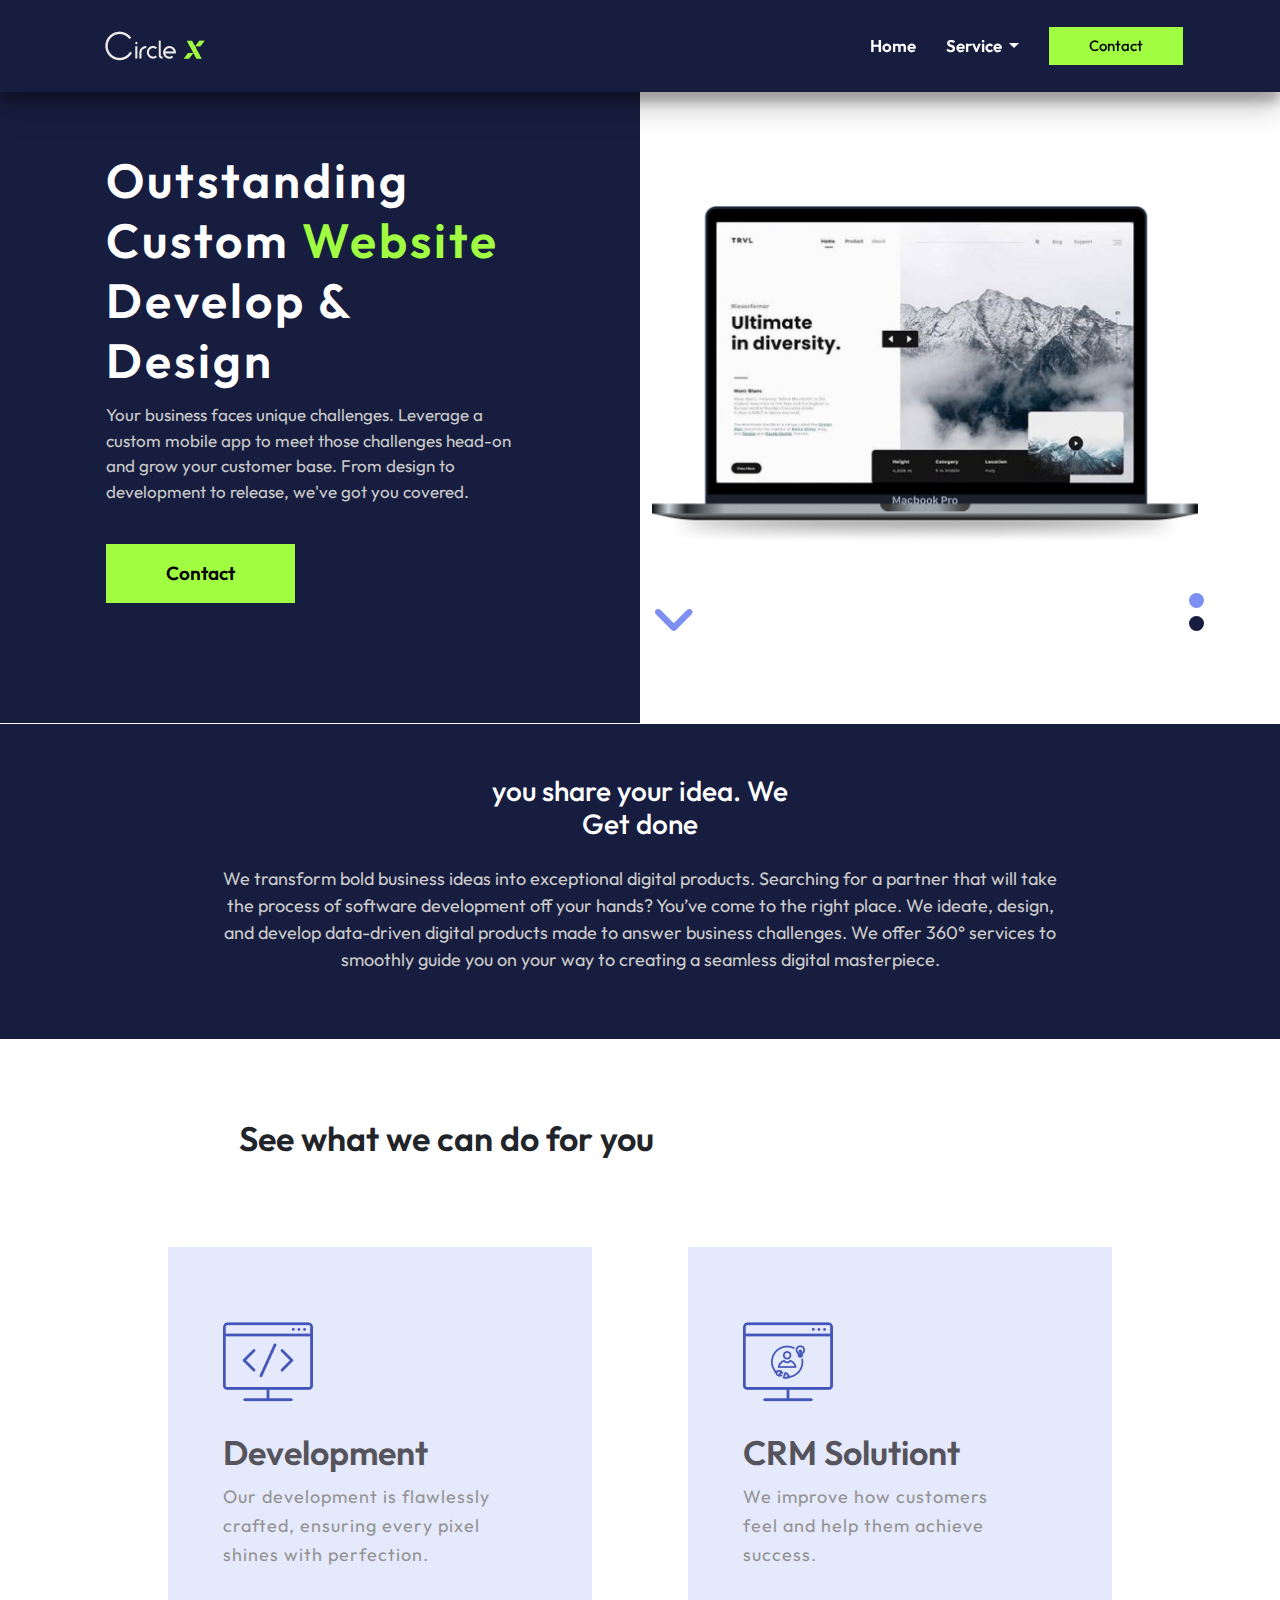
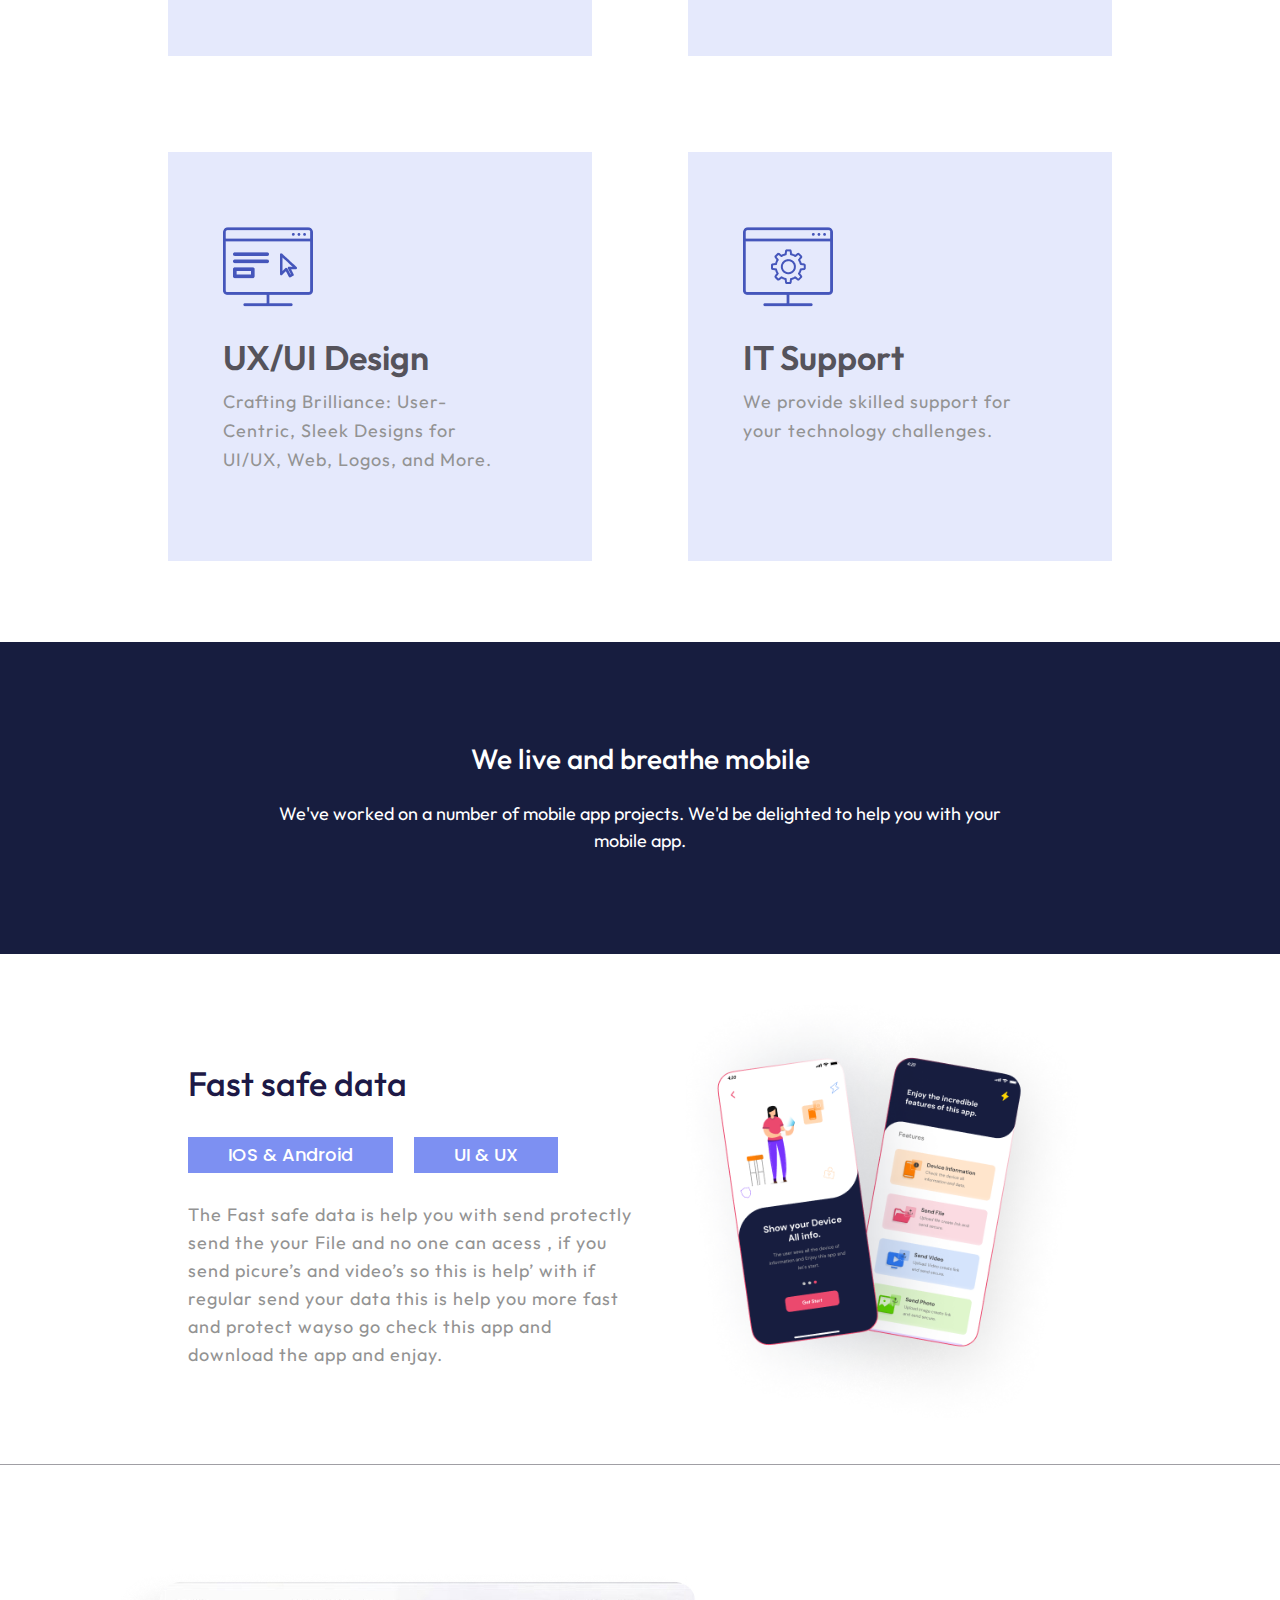
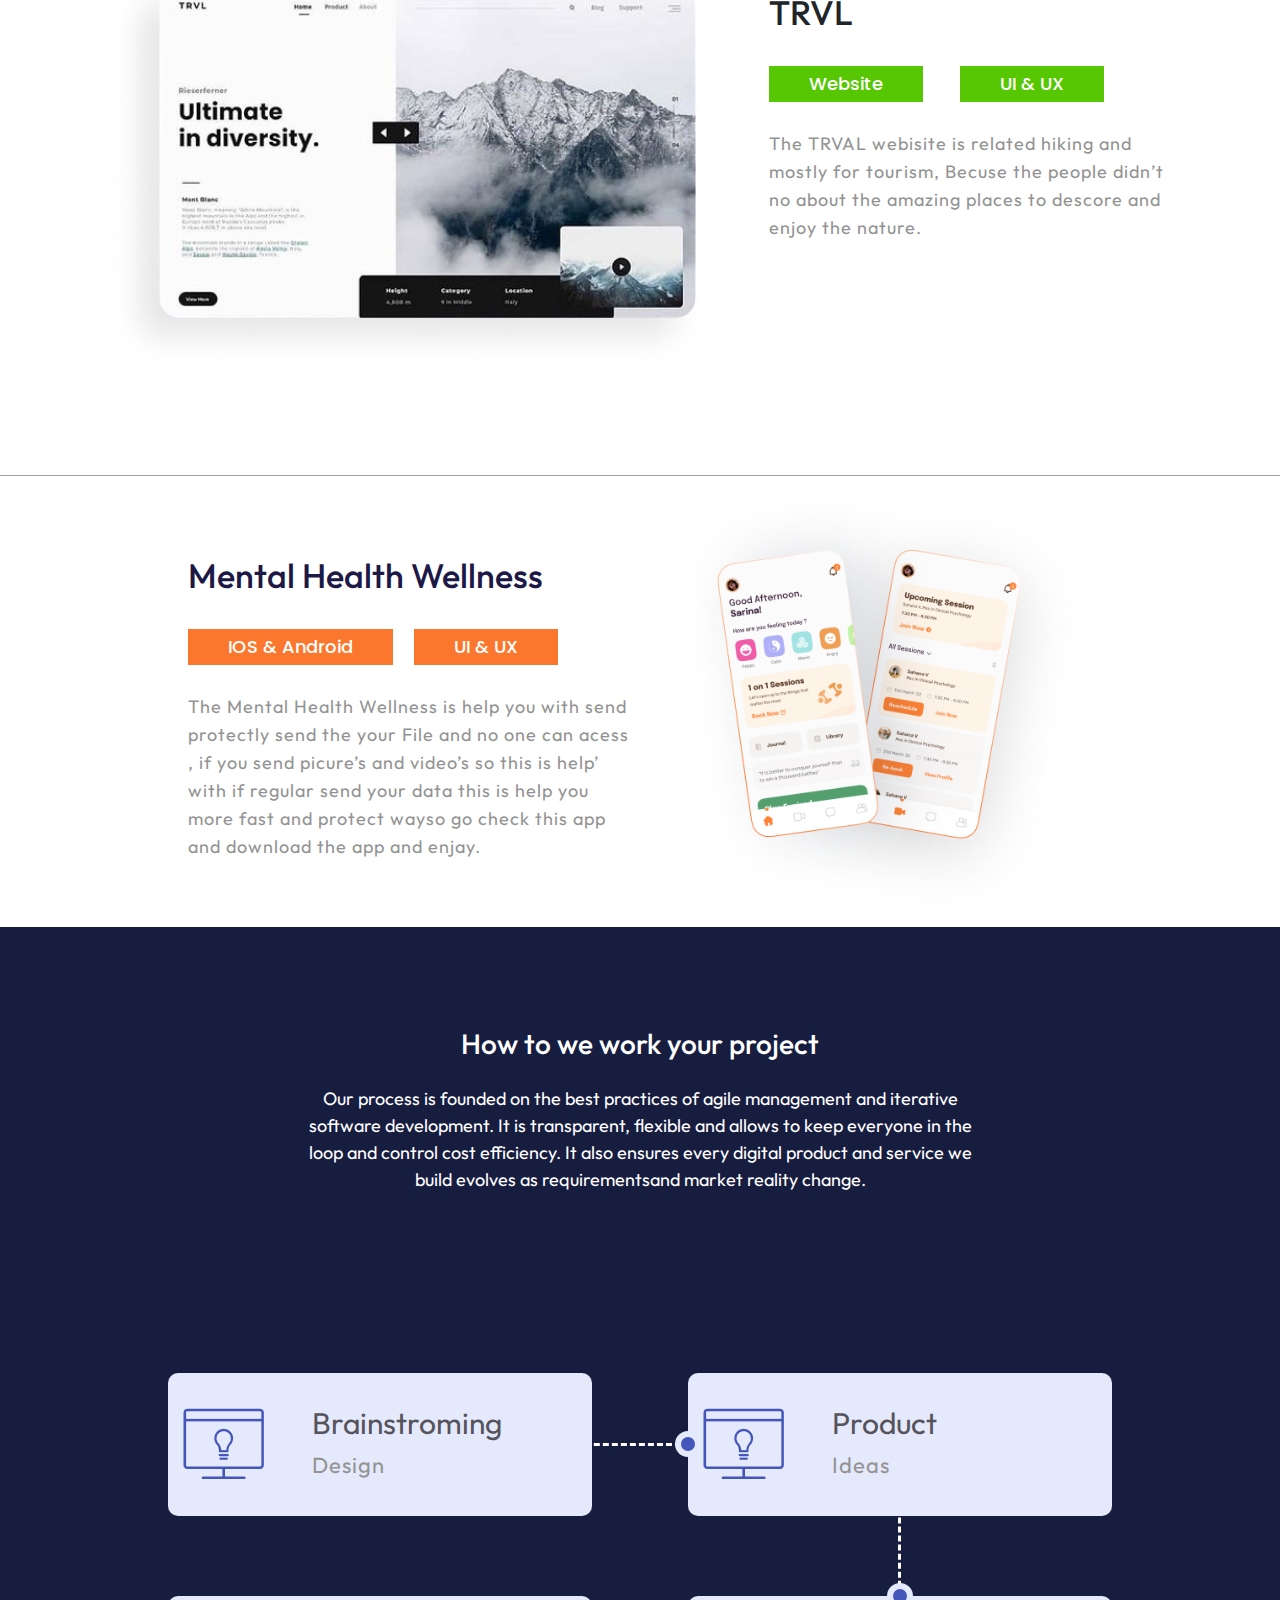
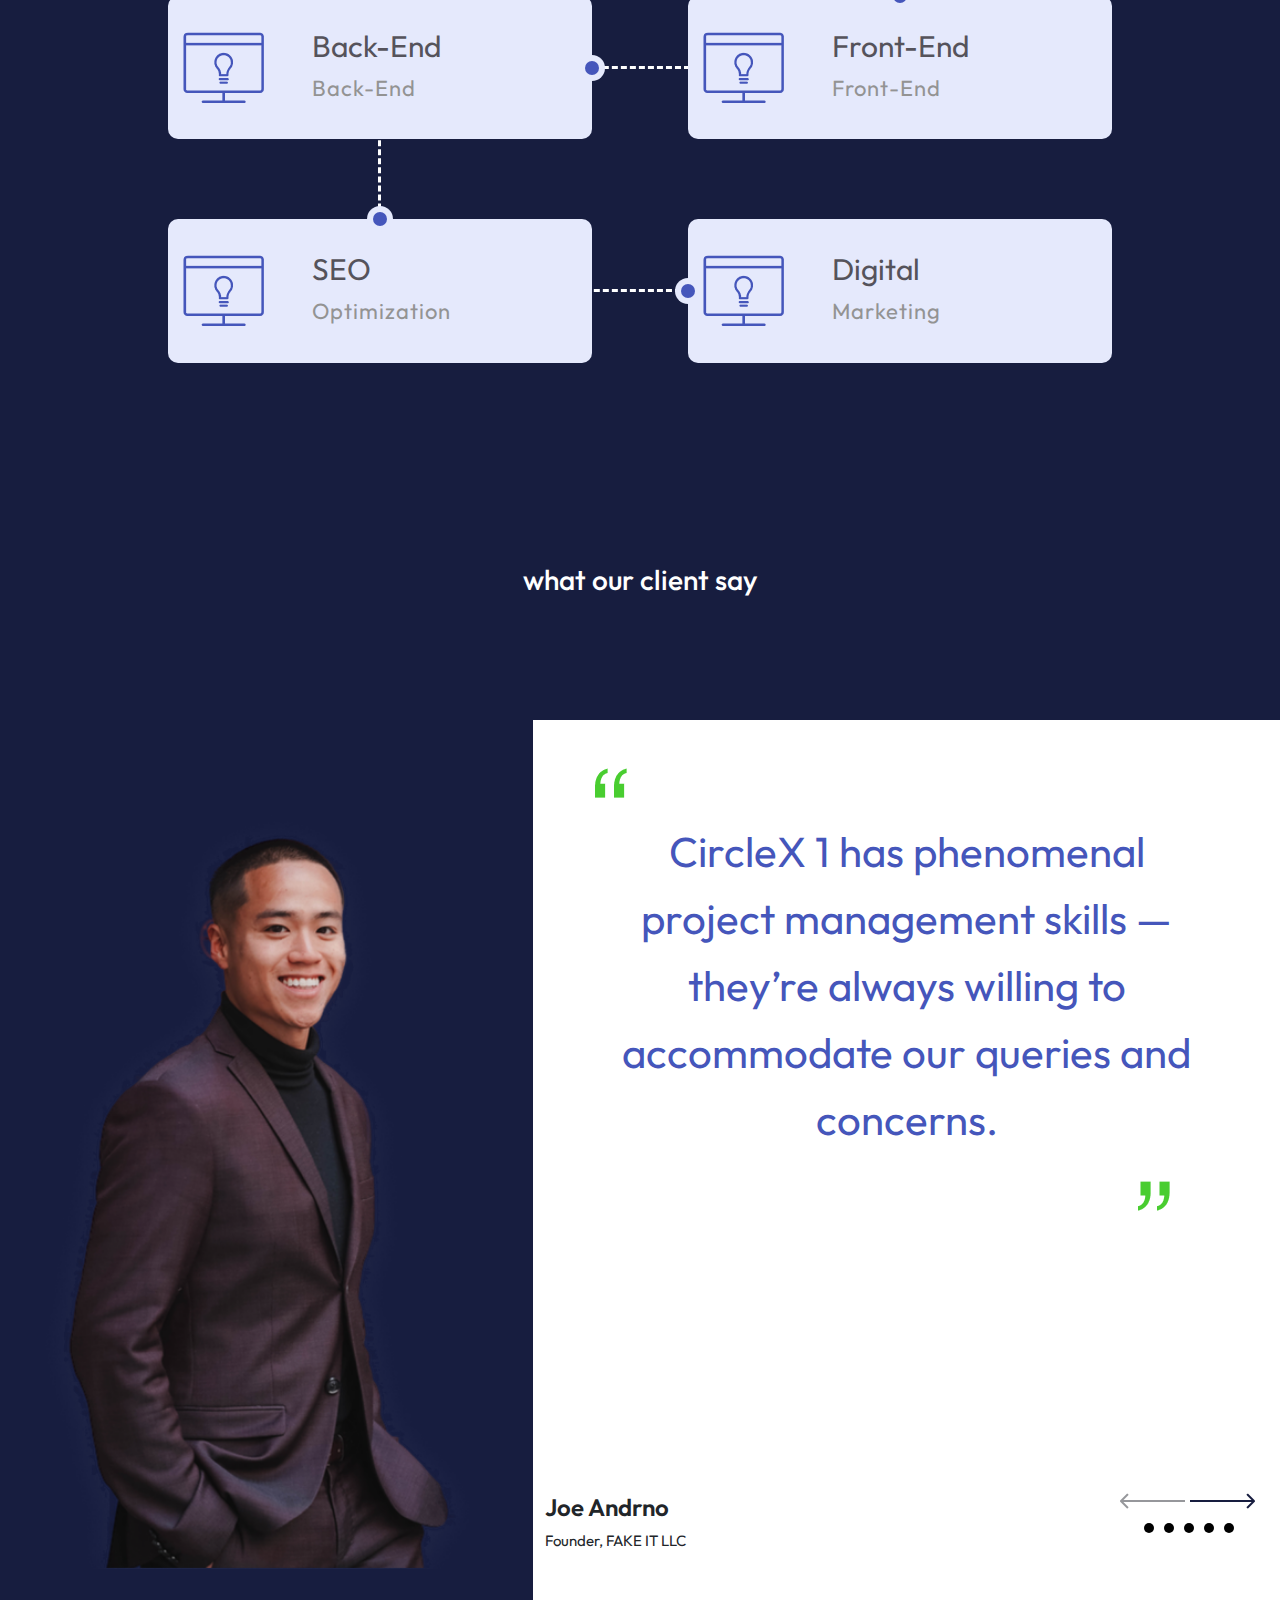
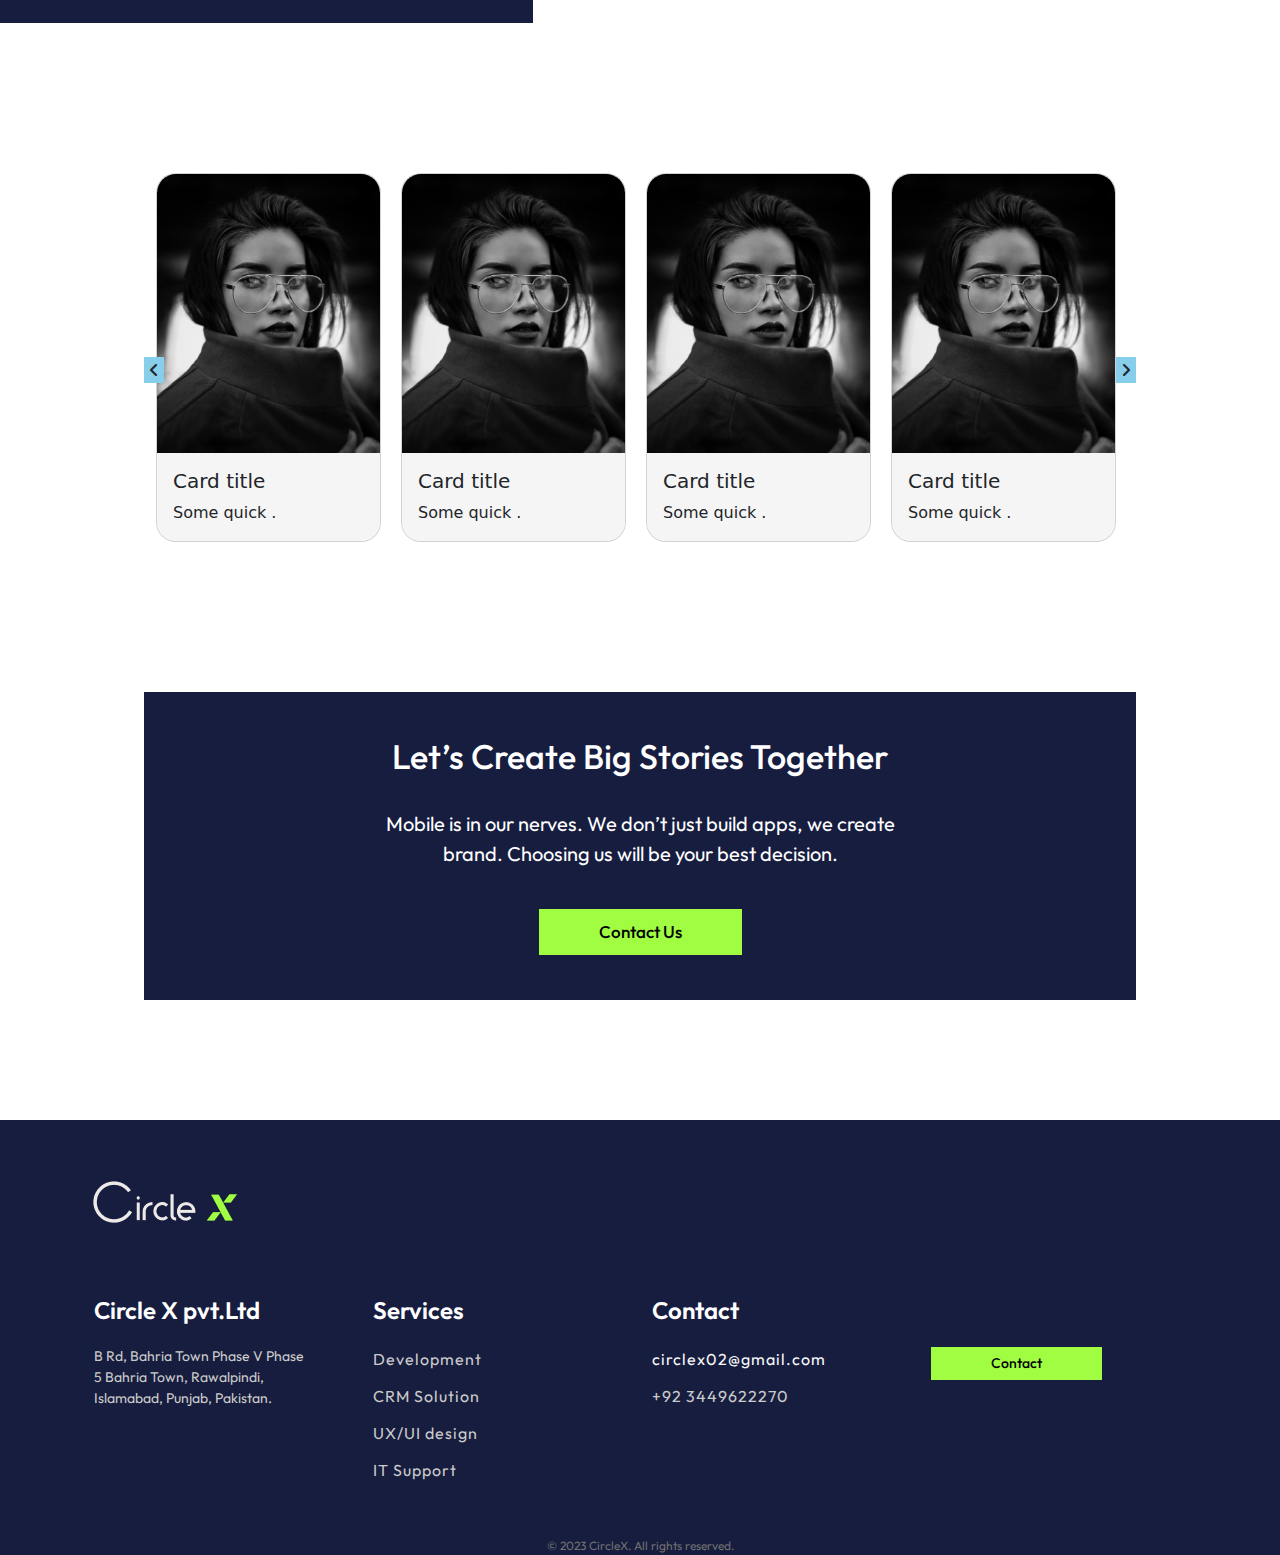
==== index.html @ 3b0a6707 "first commit" ====
<!DOCTYPE html>
<html lang="en">
    <head>
        <meta charset="UTF-8">
        <meta name="viewport" content="width=device-width, initial-scale=1.0">
        <title>circleX site</title>
        <!-- ********bootstrap********** -->
        <link rel="stylesheet" href="https://cdn.jsdelivr.net/npm/bootstrap@5.3.3/dist/css/bootstrap.min.css">
        <link rel="stylesheet" href="https://cdnjs.cloudflare.com/ajax/libs/font-awesome/6.5.1/css/all.min.css">
        <link rel="preconnect" href="https://fonts.googleapis.com">
        <link rel="preconnect" href="https://fonts.gstatic.com" crossorigin>
        <link rel="stylesheet" href="styles/style.css">
    </head>
    <body>
        <!-- ****header****** -->
        <header id="site-header">
            <nav class="navbar navbar-expand-lg bg-body-tertiary">
                <div class="container">
                    <a class="navbar-brand" href="#">
                        <img src="photo/Group 17.png" alt="">
                    </a>
                    <button
                        class="navbar-toggler text-white bg-white"
                        type="button"
                        data-bs-toggle="collapse"
                        data-bs-target="#navbarNav"
                        aria-controls="navbarNav"
                        aria-expanded="false"
                        aria-label="Toggle navigation"
                    >
                        <span class="navbar-toggler-icon"></span>
                    </button>
                    <div class="collapse navbar-collapse " id="navbarNav">
                        <ul class="navbar-nav ms-auto align-items-center">
                            <li class="nav-item">
                                <a class="nav-link active text-md-white" aria-current="page" href="#">Home</a>
                            </li>
                            <li class="nav-item dropdown">
                                <a
                                    class="nav-link dropdown-toggle"
                                    href="#"
                                    role="button"
                                    data-bs-toggle="dropdown"
                                    aria-expanded="false"
                                >
                                    Service
                                </a>
                                <ul class="dropdown-menu mt-2 color-white">
                                    <li>
                                        <a class="dropdown-item" href="#">Action</a>
                                    </li>
                                    <li>
                                        <hr class="dropdown-divider">
                                    </li>
                                    <li>
                                        <a class="dropdown-item" href="#">Another action</a>
                                    </li>
                                    <li>
                                        <hr class="dropdown-divider">
                                    </li>
                                    <li>
                                        <a class="dropdown-item" href="#">Something else here</a>
                                    </li>
                                </ul>
                            </li>
                            <li class="nav-item">
                                <a class="nav-link" href="#">
                                    <button class="Contact-button">Contact</button>
                                </a>
                            </li>
                        </ul>
                    </div>
                </div>
            </nav>
        </header>
        <!-- ***********
        HERO SECTION -->
        <!-- ************ -->
        <section id="hero" class="position-relative">
            <div class="row position-absolute w-100 h-100 top-0 left-0 z-n1">
                <div class="col-12 col-md-12 col-lg-6 bg-blue"></div>
            </div>
            <div class="container mx-auto hero-content">
                <div class="row flex-column-reverse  flex-lg-row">
                    <div class="col-12 col-md-6 col-lg-6  first-col d-flex align-items-center ">
                        <div class="h1-div ms-lg-4">
                            <h1 class="h1-size txt-lg ">
                                Outstanding Custom
                                <span class="span-1">Mobile App</span>
                                <span class="span-2 d-none">Website</span>
                                Develop & Design
                            </h1>
                            <p class="txt-small pt-xl-1">
                                Your business faces unique challenges.
                        Leverage a custom mobile app to meet those challenges 
                        head-on and grow your customer base. From design to development 
                        to release, we've got you covered.
                            </p>
                            <button class="Contact-button2 ">Contact</button>
                        </div>
                    </div>
                    <div class="col-12 col-lg-6 sec-col position-relative ">
                        <div class="slider-div ">
                            <div>
                                <img
                                    src="photo/mobiles.png"
                                    width="100%"
                                    height=""
                                    class="img-1"
                                >
                                <img src="photo/laptop.png" width="100%" class="img-2 d-none">
                            </div>
                            <div class="photo-icon d-flex justify-content-between bottom-0">
                                <i id="arrow" onclick="scrollDown()" class="fa-solid fa-angle-down icon first-icon"></i>
                                <div>
                                    <span class="sec-icon mb-2 span-blue"></span>
                                    <span class="sec-icon-2"></span>
                                </div>
                            </div>
                        </div>
                    </div>
                </div>
            </div>
        </section>
        <!-- ************
        Section 2
        *********** -->
        <section id="section-2">
            <div class="container
            -small">
                <div class=" d-flex flex-column align-items-center">
                    <h3 class="heading pb-3">
                        you share your idea. We Get done
                    </h3>
                    <p class="content txt-normal">
                        We transform bold business ideas into exceptional digital products.
                         Searching for a partner that will take the process of software development
                          off your hands? You’ve come to the right place. We ideate, design, and develop 
                          data-driven digital products made to answer business challenges. We offer 360° 
                          services to smoothly guide you on your way to creating a seamless digital masterpiece.
                    </p>
                </div>
            </div>
        </section>
        <!--*************
        Section 3
        888888888888 -->
        <section id="card-section">
            <div class="container-small">
                <h3 class="card-section-h3 text-center">See what we can do for you</h3>
                <div class="row">
                    <div class="col-12 col-lg-6 pe-lg-5 mb-5 mb-lg-5">
                        <div class="card border-0 rounded-0 w-100">
                            <img src="photo/card-1.png " class="card-img-top pb-2" alt="...">
                            <div class="card-body">
                                <h5 class="card-title">Development</h5>
                                <p class="card-text txt-normal p-0">Our development is flawlessly crafted, ensuring every pixel shines with perfection.</p>
                            </div>
                        </div>
                    </div>
                    <div class="col-12 col-lg-6 ps-lg-5 mb-5 mb-lg-5">
                        <div class="card border-0 rounded-0 w-100">
                            <img src="photo/card-2.png " class="card-img-top pb-2" alt="...">
                            <div class="card-body">
                                <h5 class="card-title">CRM Solutiont</h5>
                                <p class="card-text txt-normal p-0">We improve how customers feel and help them achieve success.</p>
                            </div>
                        </div>
                    </div>
                    <div class="col-12 col-lg-6 pe-lg-5 mb-5 mb-lg-0 mt-lg-5">
                        <div class="card border-0 rounded-0">
                            <img src="photo/card-3.png " class="card-img-top pb-2" alt="...">
                            <div class="card-body">
                                <h5 class="card-title">UX/UI Design</h5>
                                <p class="card-text txt-normal p-0">Crafting Brilliance: User-Centric, Sleek Designs for UI/UX, Web, Logos, and More.</p>
                            </div>
                        </div>
                    </div>
                    <div class="col-12 col-lg-6 ps-lg-5 mb-5 mb-lg-0 mt-lg-5">
                        <div class="card border-0 rounded-0">
                            <img src="photo/card-4.png " class="card-img-top pb-2" alt="...">
                            <div class="card-body">
                                <h5 class="card-title">IT Support</h5>
                                <p class="card-text txt-normal p-0">We provide skilled support for your technology challenges.</p>
                            </div>
                        </div>
                    </div>
                </div>
            </div>
        </section>
        <!-- *************
        Section-4
        ************* -->
        <section id="section-4">
            <div class="container-small">
                <div class=" d-flex flex-column align-items-center">
                    <h3 class="heading pb-3">
                        We live and breathe mobile
                    </h3>
                    <p class="content txt-normal m-0">
                        We've worked on a number of mobile app projects. We'd be delighted to help you with your mobile app.
                    </p>
                </div>
            </div>
        </section>
        <!-- 88888888888
        Section-5
        88888888888 -->
        <section id="section-5">
            <div class="row">
                <div class="col-12 col-md-12 col-lg-6 bg-blue"></div>
                <div class="container-small mx-auto hero-content">
                    <div class="row flex-column-reverse flex-lg-row">
                        <div class="col-12 col-md-12 col-lg-6 s5-col px-2">
                            <div class="h1-div ms-lg-4">
                                <h3 class="heading">
                                    Fast safe data
                                </h3>
                                <button class="btn me-2 my-1 my-lg-4">IOS & Android</button>
                                <button class="btn ms-4 ms-md-2">UI & UX</button>
                                <p class="content pt-4 pt-xl-1">
                                    The Fast safe data is help you with  send protectly send the your File and no one can acess , if you send picure’s and video’s so this is help’ with if regular send your data this is help you more fast and protect wayso go check this app and download the app and enjay.
                                </p>
                            </div>
                        </div>
                        <div class="col-12 col-lg-6 ">
                            <div class="slider-div">
                                <img
                                    src="photo/screens.png"
                                    width="100%"
                                    height="100%"
                                    class="img-1"
                                >
                            </div>
                        </div>
                    </div>
                </div>
            </section>
            <!-- *********
        Section-6
        ********* -->
            <section id="section-6">
                <div class="container">
                    <div class="row ">
                        <div class="col-12 col-lg-7 p-sm-0">
                            <div class="slider-div">
                                <img
                                    src="photo/image 2.jpg"
                                    width="100%"
                                    height="100%"
                                    class="img-1"
                                >
                            </div>
                        </div>
                        <div class="col-12 col-md-12 col-lg-5 pt-lg-5 s6-first-col">
                            <div class="h1-div ms-lg-4">
                                <h3 class="heading">
                                    TRVL
                                </h3>
                                <button class="btn me-2 my-1 my-lg-4">Website</button>
                                <button class="btn ms-lg-4 ms-md-2">UI & UX</button>
                                <p class="content pt-4 pt-xl-1 ">
                                    The TRVAL webisite is related hiking and mostly for tourism, Becuse the people didn’t no about the amazing places to descore and enjoy the nature.
                                </div>
                            </div>
                        </div>
                    </div>
                </section>
                <!-- 88888888888
        Section-7
        88888888888 -->
                <section id="section-7">
                    <div class="row">
                        <div class="col-12 col-md-12 col-lg-6 bg-blue"></div>
                        <div class="container-small mx-auto hero-content">
                            <div class="row flex-column-reverse flex-lg-row">
                                <div class="col-12 col-md-12 col-lg-6 s5-col px-5 px-md-2 ">
                                    <div class="ms-lg-4">
                                        <h3 class="heading">
                                            Mental Health Wellness
                                        </h3>
                                        <button class="btn me-2 my-1 my-lg-4">IOS & Android</button>
                                        <button class="btn ms-4 ms-md-2">UI & UX</button>
                                        <p class="content pt-4 pt-xl-1">
                                            The Mental Health Wellness is help you with  send protectly send the your File and no one can acess , if you send picure’s and video’s so this is help’ with if regular send your data this is help you more fast and protect wayso go check this app and download the app and enjay.
                                        </p>
                                    </div>
                                </div>
                                <div class="col-12 col-lg-6 ">
                                    <div class="slider-div">
                                        <img
                                            src="photo/orange scrn.png"
                                            width="100%"
                                            height="100%"
                                            class="img-1"
                                        >
                                    </div>
                                </div>
                            </div>
                        </div>
                    </section>
                    <!-- *************
        Section-8
        ************* -->
                    <section id="section-8">
                        <div class="container-small">
                            <div class=" d-flex flex-column align-items-center">
                                <h3 class="heading pb-3">
                                    How to we work your project
                                </h3>
                                <p class="content txt-normal m-0">
                                    Our process is founded on the best practices of agile management and iterative software development. It is transparent, flexible and allows to keep everyone in the loop and control cost efficiency. It also ensures every digital product and service we build evolves as requirementsand market reality change.
                                </p>
                            </div>
                        </div>
                        <div class="container">
                            <div class="row mini-card-row">
                                <div class="container-small position-relative">
                                    <div class="border-vertical"></div>
                                    <div class="border-vertical-2"></div>
                                    <div class="card-box">
                                        <!-- row-1 -->
                                        <div class="row position-relative" style="margin-bottom: 80px; z-index: 1; row-gap: 80px;">
                                            <div class="row-1-box position-absolute horizontal-border"></div>
                                            <div class="col-12 col-lg-6 pe-lg-5">
                                                <!-- card-1 -->
                                                <div class="card-one">
                                                    <img src="photo/minicard-1.png" class="">
                                                    <div class="ps-md-5  ps-3">
                                                        <h2 class="card-heading">Brainstroming</h2>
                                                        <h5 class="card-names">Design</h5>
                                                    </div>
                                                </div>
                                            </div>
                                            <!-- card-2 -->
                                            <div class="col-12 col-lg-6 ps-lg-5">
                                                <div class="card-one">
                                                    <img src="photo/minicard-1.png" class="">
                                                    <div class="ps-md-5 ps-3">
                                                        <h2 class="card-heading">Product</h2>
                                                        <h5 class="card-names">Ideas</h5>
                                                    </div>
                                                    <div class="circle">
                                                        <span class="dot"></span>
                                                    </div>
                                                </div>
                                            </div>
                                        </div>
                                        <!-- row-2 -->
                                        <div class="row position-relative" style="margin-bottom: 80px; z-index: 1; row-gap: 80px;">
                                            <div class="row-1-box position-absolute horizontal-border"></div>
                                            <!-- card-3 -->
                                            <div class=" col-12 col-lg-6 pe-lg-5">
                                                <div class="card-one">
                                                    <img src="photo/minicard-1.png" class="">
                                                    <div class="ps-md-5 ps-3">
                                                        <h2 class="card-heading">Back-End</h2>
                                                        <h5 class="card-names">Back-End</h5>
                                                    </div>
                                                    <div class="circle-3">
                                                        <span class="dot-3"></span>
                                                    </div>
                                                </div>
                                            </div>
                                            <!-- card-4 -->
                                            <div class="col-12 col-lg-6 ps-lg-5">
                                                <div class="card-one">
                                                    <img src="photo/minicard-1.png" class="">
                                                    <div class="ps-md-5 ps-3">
                                                        <h2 class="card-heading">Front-End</h2>
                                                        <h5 class="card-names">Front-End</h5>
                                                    </div>
                                                    <div class="circle-2">
                                                        <span class="dot-2"></span>
                                                    </div>
                                                </div>
                                            </div>
                                        </div>
                                        <!-- row-3 -->
                                        <div class="row position-relative" style="z-index: 1;row-gap: 80px;">
                                            <div class="row-1-box position-absolute horizontal-border"></div>
                                            <!-- card-5 -->
                                            <div class="col-12 col-lg-6 pe-lg-5">
                                                <div class="card-one">
                                                    <img src="photo/minicard-1.png" class="">
                                                    <div class="ps-md-5 ps-3">
                                                        <h2 class="card-heading">SEO</h2>
                                                        <h5 class="card-names">Optimization</h5>
                                                    </div>
                                                    <div class="circle-4">
                                                        <span class="dot-4"></span>
                                                    </div>
                                                </div>
                                            </div>
                                            <!-- card-6 -->
                                            <div class="col-12 col-lg-6 ps-lg-5 position-relative">
                                                <div class="card-one">
                                                    <img src="photo/minicard-1.png" class="">
                                                    <div class="ps-md-5 ps-3">
                                                        <h2 class="card-heading">Digital</h2>
                                                        <h5 class="card-names">Marketing</h5>
                                                    </div>
                                                    <div class="circle">
                                                        <span class="dot"></span>
                                                    </div>
                                                </div>
                                            </div>
                                        </div>
                                    </div>
                                </div>
                            </div>
                        </div>
                    </section>
                    <!-- *************
        Section-9
        ************* -->
                    <section id="section-9">
                        <div class="container-small">
                            <div class=" d-flex flex-column align-items-center">
                                <h3 class="heading pb-3">
                                    what our client say
                                </h3>
                            </div>
                        </div>
                    </section>
                    <!-- *************
        Section-10
        ************* -->
                    <section id="section-10" class="position-relative pt-5 ">
                        <div class="row position-absolute w-100 h-100 top-0 left-0 z-n1">
                            <div class="col-12 col-md-6 col-lg-5 bg-blue h-100"></div>
                            <div class="col-12 col-md-6 col-lg-7 "></div>
                        </div>
                        <div class="container-fluaid mx-auto">
                            <div class="rows">
                                <!-- row-1 -->
                                <div class="row d-none">
                                    <div class="col-12 col-md-6 col-lg-5 text-center d-flex overflow-hidden">
                                        <img src="photo/zahir-namane-hwc7eIQiTCE-unsplash 1.png" width="100%" class="client-img mt-auto mx-auto">
                                    </div>
                                    <div class="col-12 col-md-6 col-lg-7 sec-col ">
                                        <div class="slider-div">
                                            <img src="photo/left-quotes.png" alt="">
                                            <h2 class="text-center text">CircleX 1 has phenomenal project management skills — they’re always willing to accommodate our queries and concerns.</h2>
                                            <img src="photo/right-quotes.png" class="float-end pe-lg-5">
                                        </div>
                                        <div class="slider-tools">
                                            <div class="d-flex  flex-column">
                                                <h4>Joe Andrno</h4>
                                                <p>Founder, FAKE IT LLC</p>
                                            </div>
                                            <!-- <div class="text-center">
                                                <div>
                                                    <img src="photo/arrow left.png" class="left-arrow ">
                                                    <img src="photo/arrow right.png" class="right-arrow">
                                                </div>
                                                <div class="spans text-center">
                                                    <span></span>
                                                    <span></span>
                                                    <span></span>
                                                    <span></span>
                                                    <span></span>
                                                </div>
                                            </div> -->
                                        </div>
                                    </div>
                                </div>
                                <div class="row d-none">
                                    <div class="col-12 col-md-6 col-lg-5 text-center d-flex overflow-hidden">
                                        <img src="photo/zahir-namane-hwc7eIQiTCE-unsplash 1.png" width="100%" class="client-img mt-auto mx-auto">
                                    </div>
                                    <div class="col-12 col-md-6 col-lg-7 sec-col ">
                                        <div class="slider-div">
                                            <img src="photo/left-quotes.png" alt="">
                                            <h2 class="text-center text">CircleX 2 has phenomenal project management skills — they’re always willing to accommodate our queries and concerns.</h2>
                                            <img src="photo/right-quotes.png" class="float-end pe-lg-5">
                                        </div>
                                        <div class="slider-tools">
                                            <div class="d-flex  flex-column">
                                                <h4>Joe Andrno</h4>
                                                <p>Founder, FAKE IT LLC</p>
                                            </div>
                                            <!-- <div class="text-center">
                                                <div>
                                                    <img src="photo/arrow left.png" class="left-arrow ">
                                                    <img src="photo/arrow right.png" class="right-arrow">
                                                </div>
                                                <div class="spans text-center">
                                                    <span></span>
                                                    <span></span>
                                                    <span></span>
                                                    <span></span>
                                                    <span></span>
                                                </div>
                                            </div> -->
                                        </div>
                                    </div>
                                </div>
                                <!-- row-2 -->
                                <div class="row d-none">
                                    <div class="col-12 col-md-6 col-lg-5 text-center d-flex overflow-hidden">
                                        <img src="photo/zahir-namane-hwc7eIQiTCE-unsplash 1.png" width="100%" class="client-img mt-auto mx-auto">
                                    </div>
                                    <div class="col-12 col-md-6 col-lg-7 sec-col ">
                                        <div class="slider-div">
                                            <img src="photo/left-quotes.png" alt="">
                                            <h2 class="text-center text">CircleX 3 has phenomenal project management skills — they’re always willing to accommodate our queries and concerns.</h2>
                                            <img src="photo/right-quotes.png" class="float-end pe-lg-5">
                                        </div>
                                        <div class="slider-tools">
                                            <div class="d-flex flex-column">
                                                <h4>Joe Andrno</h4>
                                                <p>Founder, FAKE IT LLC</p>
                                            </div>
                                       
                                        </div>
                                    </div>
                                </div>
                               
                            </div>
                            <div class="text-end arrow-margin">
                                <div>
                                    <img src="photo/arrow left.png" class="left-arrow ">
                                    <img src="photo/arrow right.png" class="right-arrow">
                                </div>
                                <div class="spans me-2 me-md-3">
                                    <span></span>
                                    <span></span>
                                    <span></span>
                                    <span></span>
                                    <span></span>
                                </div>
                            </div>
                        </div>
                    </section>
    <!--*************
Section-11
*************-->
                    <secttion id="section-11" class="d-block">
                        <div class="container-small  position-relative d-flex justify-content-center">
                            <div class="arrows-div">
                                <i class="fa-solid fa-angle-left  slider-left-arrow"></i>
                                <i class="fa-solid fa-angle-right slider-right-arrow"></i>
                            </div>
                            <div class="avatar-card">
                                <div class="slider">
                                    <div class="card">
                                        <img src="photo/alimarel-hpZ6NCRLe1A-unsplash.jpg" class="card-img-top" alt="...">
                                        <div class="card-body ">
                                            <h5 class="card-title">Card title</h5>
                                            <p class="card-text">Some quick .</p>
                                        </div>
                                    </div>
                                    <div class="card">
                                        <img src="photo/alimarel-hpZ6NCRLe1A-unsplash.jpg" class="card-img-top" alt="...">
                                        <div class="card-body ">
                                            <h5 class="card-title">Card title</h5>
                                            <p class="card-text">Some quick .</p>
                                        </div>
                                    </div>
                                    <div class="card">
                                        <img src="photo/alimarel-hpZ6NCRLe1A-unsplash.jpg" class="card-img-top" alt="...">
                                        <div class="card-body ">
                                            <h5 class="card-title">Card title</h5>
                                            <p class="card-text">Some quick .</p>
                                        </div>
                                    </div>
                                    <div class="card">
                                        <img src="photo/alimarel-hpZ6NCRLe1A-unsplash.jpg" class="card-img-top" alt="...">
                                        <div class="card-body ">
                                            <h5 class="card-title">Card title</h5>
                                            <p class="card-text">Some quick .</p>
                                        </div>
                                    </div>
                                    <div class="card">
                                        <img src="photo/alimarel-hpZ6NCRLe1A-unsplash.jpg" class="card-img-top" alt="...">
                                        <div class="card-body ">
                                            <h5 class="card-title">Card title</h5>
                                            <p class="card-text">Some quick .</p>
                                        </div>
                                    </div>
                                    <div class="card">
                                        <img src="photo/alimarel-hpZ6NCRLe1A-unsplash.jpg" class="card-img-top" alt="...">
                                        <div class="card-body ">
                                            <h5 class="card-title">Card title</h5>
                                            <p class="card-text">Some quick .</p>
                                        </div>
                                    </div>
                                </div>
                            </div>
                        </div>
                    </secttion>
        <!-- *************
        Section-12
        ************* -->
                    <section id="section-12">
                        <div class="contact-container s12-color">
                            <div class="s12-content">
                                <div class="dev-width">
                                    <h2 class="h2">
                                        Let’s Create Big Stories Together
                                    </h2>
                                    <p class="p py-4">Mobile is in our nerves. We don’t just build apps, we create brand. Choosing us will be your best decision.</p>
                                    <button class="Contact-button">Contact Us</button>
                                </div>
                            </div>
                        </div>
                    </section>
                    <!-- **************
                       FOOTER
                    **************    -->
                    <footer id="footer">
                        <div class="container">
                            <div class="footer-logo">
                                <img src="photo/footer-logo.png" alt="">
                            </div>
                            <div class="row py-5">
                                <div class="col-sm-12 col-md-6 col-lg-3 pe-5">
                                    <h4 class="py-3">Circle X pvt.Ltd</h4>
                                    <p class="pe-2">B Rd, Bahria Town Phase V Phase 5 Bahria Town, Rawalpindi, Islamabad, Punjab, Pakistan.</p>
                                </div>
                                <div class="col-sm-12 col-md-6 col-lg-3">
                                    <h4 class="py-3">Services</h4>
                                    <div>
                                        <span class="pt-0">Development</span>
                                        <br>
                                        <span>CRM Solution</span>
                                        <br>
                                        <span>UX/UI design</span>
                                        <br>
                                        <span>IT Support</span>
                                    </div>
                                </div>
                                <div class="col-sm-12 col-md-6 col-lg-3">
                                    <h4 class="py-3">Contact</h4>
                                    <div>
                                        <span class="pt-0 contact-span text-light">circlex02@gmail.com</span>
                                        <br>
                                        <span>+92 3449622270</span>
                                        <br>
                                    </div>
                                </div>
                                <div class="col-sm-12 col-md-6 col-lg-3 pt-md-5 ">
                                    <button class="Contact-button mt-3">Contact</button>
                                </div>
                            </div>
                            <div class="copy-write text-center">
                                <p class="copy-p">© 2023 CircleX. All rights reserved.</p>
                            </div>
                        </footer>
                        <script src="https://cdn.jsdelivr.net/npm/bootstrap@5.3.3/dist/js/bootstrap.bundle.min.js"></script>
                        <script src="script/scrrpt.js"></script>
                    </body>
                </html>
---- styles/style.css ----
@import url("typograpy.css");

@import url('global.css');



* {
    box-sizing: border-box;
    padding: 0;
}

.container-small {
    max-width: 992px;
    padding-inline: 12px;
    margin: 0 auto;
}

.contact-container {
    max-width: 992px;
    padding-inline: 12px;
    margin: 0 auto;
}

.row {
    padding: 0;
    margin: 0;
}

#site-header {
    position: fixed;
    z-index: 9;
    padding: 15px 0;
    width: 100%;
}

.navbar {
    background-color: transparent !important;
}

#site-header a {
    color: white;
    font-size: 17px;
    font-weight: 600;
    padding: 0 15px;

}

.header .links {
    font-size: 17px;
    font-weight: 700;
}

.links-ul {
    color: #171D3F;
}

.navbar-logo {
    display: flex;
    justify-content: center;
    text-align: center;
}

#site-header .Contact-button {
    padding: 8px 40px;
    background-color: #A0FD41;
    border: none;
    font-weight: 500;
    font-size: 15px;

}

.navbar-toggler {
    color: white !important;
}
.color-white a{
    color: #171d3f!important;;
}

/* ****************
   Navbar End
**************** */
.r-100 {
    height: 70vh;
}

#hero .row-2 {
    position: absolute;
}

#hero .bg-blue {
    background-color: #171D3F;
    z-index: 9;
}

.span-blue {
    background-color: #171D3F !important;
}

#hero .hero-content {
    padding: 150px 0 80px 0;
}

.img-1,
.img-2 {
    height: 450px;
    object-fit: scale-down;
}

.img-1,
.img-2,
.span-1,
.span-2,
.sec-icon,
.sec-icon-2 {
    animation-name: animate;
    animation-play-state: running;
    animation-timing-function: linear;
    animation-duration: .3s;
}

@keyframes animate {
    0% {
        opacity: 0;
    }

    100% {
        opacity: 1;
    }
}

#hero .h1-div {
    max-width: 76%;
    /* text-align: cente; */
    font-size: 50px !important;
}

.h1-size {
    font-size: clamp(20px, 8vw, 48px);
    font-weight: 500;
}

.h1-div span {
    color: #A0FD41;
}

.Contact-button2 {
    padding: 15px 60px;
    background-color: #A0FD41;
    border: none;
    font-weight: 500;
    font-size: 19px;
    margin-top: 60px;
}

#site-header {
    background-color: #171D3F;
    box-shadow: rgba(0, 0, 0, 0.25) 0px 14px 28px, rgba(0, 0, 0, 0.22) 0px 10px 10px;
}

#site-header .header-color a {
    color: white;
}

.dropdown-menu a {
    color: black;
}



#hero .photo-icon {
    position: absolute;
    width: 95%;
}

#hero .first-icon {
    font-size: 50px;
    color: #7D90F2;
}

#hero .sec-icon {
    width: 15px;
    height: 15px;
    background-color: #7D90F2;
    display: block;
    border-radius: 50%;
    margin-right: -10px;
}

#hero .sec-icon-2 {
    width: 15px;
    height: 15px;
    background-color: #7D90F2;
    display: block;
    border-radius: 50%;
    margin-right: -10px;
}

/* *************
SECTION 2
888888888888 */
#section-2 {
    border-top: 1px solid white;
    background-color: #171D3F;
    color: white;
    padding: 50px 0;
    text-align: center;

}

#section-2 .heading {
    max-width: 28%;
    font-size: clamp(24px, 5vw, 28px) !important;

}

#section-2 .content {
    max-width: 77%;
    color: #CBCBCB;
}

/* **************
Section 3
****888888888 */
#card-section {
    padding: 80px 0;
}

#card-section .row {}

.card-section-h3 {
    font-weight: 600;
    padding-bottom: 80px;
}

#card-section .card {
    padding: 75px 85px 65px 55px;
    background-color: #E5E9FC;
    width: 100%;
    height: 100%;
}

#card-section .card-body {
    padding: 22px 0;
}

#card-section .card-title {
    font-size: clamp(22px, 5vw, 34px);
    font-family: var(--body);
    color: #55535B;
    font-weight: 600;
    line-height: 42px;
}

#card-section .card-text {
    font-size: clamp(14px, 5vw, 18px);
    color: #939393;
    font-weight: 400;
    padding: 0;
    line-height: 29px;
    letter-spacing: 1px;
}

.card-img-top {
    width: 90px;
}

/* <!-- *************
Section-4
************* --> */
#section-4 {
    border-top: 1px solid white;
    background-color: #171D3F;
    color: white;
    text-align: center;
    padding: 100px 0;
}

#section-4 .heading {
    width: 40%;
    font-size: clamp(24px, 5vw, 28px);

}

#section-4 .content {
    max-width: 77%;
    font-size: clamp(14px, 5vw, 18px);
}

/* <!-- 88888888888
Section-5
88888888888 --> */
#section-5 {
    padding: 30px;

}

#section-5 .s5-col {}

#section-5 .btn {
    padding: 4px 40px;
    background-color: #7D90F2;
    border-radius: 0;
    border: none;
    font-family: var(--btns);
    font-weight: 500;
    font-size: clamp(12px, 5vw, 18px);
    color: white;
    line-height: 28px;

}

#section-5 .heading {
    font-size: clamp(25px, 5vw, 34px);
    font-family: var(--body);
    color: #1D1946;
    padding-top: 80px;
}

#section-5 .content {
    font-family: var(--body);
    font-weight: 400;
    font-size: clamp(14px, 5vw, 18px);
    color: #939393;
    letter-spacing: 1px;
    line-height: 28px;
}

/* <!-- *********
        Section-6
        ********* --> */
#section-6 {
    padding: 80px 0;
    border-top: .3px solid #55535b8e;
    border-bottom: .1px solid #55535b8e;

}

.s6-first-col {}

#section-6 .btn {
    padding: 4px 40px;
    background-color: #57C603;
    border-radius: 0;
    border: none;
    font-family: var(--btns);
    font-weight: 500;
    font-size: clamp(10px, 4vw, 18px);
    color: white;
    line-height: 28px;

}

#section-6 .content {
    font-family: var(--body);
    font-weight: 400;
    font-size: clamp(14px, 5vw, 18px);
    color: #939393;
    letter-spacing: 1px;
    line-height: 28px;
}

/* <!-- 88888888888
Section-7
88888888888 --> */
#section-5 {
    padding: 30px;

}

#section-7 .btn {
    padding: 4px 40px;
    background-color: #FC772E;
    border-radius: 0;
    border: none;
    font-family: var(--btns);
    font-weight: 500;
    font-size: clamp(12px, 5vw, 18px);
    color: white;
    line-height: 28px;

}

#section-7 .heading {
    font-size: clamp(25px, 5vw, 34px);
    font-family: var(--body);
    color: #1D1946;
    padding-top: 80px;
}

#section-7 .content {
    font-family: var(--body);
    font-weight: 400;
    font-size: clamp(14px, 5vw, 18px);
    color: #939393;
    letter-spacing: 1px;
    line-height: 28px;

}

/* *************
Section-8
************* */
#section-8 {
    border-top: 1px solid white;
    background-color: #171D3F;
    color: white;
    text-align: center;
    padding: 100px 0;
}

#section-8 .heading {
    width: 40%;
    font-size: clamp(24px, 5vw, 28px);

}

#section-8 .content {
    max-width: 70%;
    font-size: clamp(14px, 5vw, 18px);
}

#section-8 .mini-card-row {
    margin-top: 180px;
}

#section-8 .cards-container {
    position: relative;
}

#section-8 .border-vertical {
    width: calc(50% + 2rem);
    height: 50%;
    border-right: dashed 3px white;
    position: absolute;
    left: 49.7%;
    top: 0px;
    transform: translateX(-50%);
}

#section-8 .border-vertical-2 {
    width: 50%;
    height: 50%;
    border-left: dashed 3px white;
    position: absolute;
    left: 48.6%;
    bottom: 0;
    transform: translateX(-50%);
}

#section-8 .horizontal-border {
    border-top: dashed 3px white;
    top: 70px;
    width: 50%;
    text-align: center;
    z-index: -1;
    left: 50px;

}

#section-8 .card-one {
    display: flex;
    align-items: center;
    padding: 30px 15px;
    background-color: #E5E9FC;
    border-radius: 10px;
    position: relative;
}

.card-one .card-heading {
    font-family: var(--body);
    font-size: clamp(20px, 4vw, 30px);
    line-height: 41px;
    font-weight: 400;
    color: #55535B;
    text-align: start;
}

.card-one .card-names {
    font-family: var(--body);
    font-weight: 400;
    font-size: clamp(16px, 4vw, 22px);
    letter-spacing: 1px;
    color: #939393;
    text-align: start;
}

#section-8 .circle {
    width: 26px;
    height: 26px;
    border-radius: 50%;
    background-color: #E5E9FC;
    position: absolute;
    padding: 6px;
    left: -13px;
    top: 50%;
    transform: translateY(-50%);
    display: flex;
    align-items: center;
    justify-content: center;
}

#section-8 .circle .dot {
    width: 100%;
    height: 100%;
    display: inline-block;
    border-radius: 50%;
    background-color: #4556BB;
    position: relative;

}


#section-8 .circle-2 {
    width: 26px;
    height: 26px;
    border-radius: 50%;
    background-color: #E5E9FC;
    position: absolute;
    padding: 6px;
    right: 50%;
    top: -13px;
    transform: translateX(50%);
    display: flex;
    align-items: center;
    justify-content: center;
}

#section-8 .dot-2 {
    width: 100%;
    height: 100%;
    display: inline-block;
    border-radius: 50%;
    background-color: #4556BB;
    position: relative;

}

#section-8 .circle-3 {
    width: 26px;
    height: 26px;
    border-radius: 50%;
    background-color: #E5E9FC;
    position: absolute;
    padding: 6px;
    right: -13px;
    top: 50%;
    transform: translateY(-50%);
    display: flex;
    align-items: center;
    justify-content: center;
}

#section-8 .dot-3 {
    width: 100%;
    height: 100%;
    display: inline-block;
    border-radius: 50%;
    background-color: #4556BB;
    position: relative;

}

#section-8 .circle-4 {
    width: 26px;
    height: 26px;
    border-radius: 50%;
    background-color: #E5E9FC;
    position: absolute;
    padding: 6px;
    left: 50%;
    top: -13px;
    transform: translateX(-50%);
    display: flex;
    align-items: center;
    justify-content: center;
}

#section-8 .dot-4 {
    width: 100%;
    height: 100%;
    display: inline-block;
    border-radius: 50%;
    background-color: #4556BB;
    position: relative;

}

#section-8 .circle-6 {
    width: 26px;
    height: 26px;
    border-radius: 50%;
    background-color: #E5E9FC;
    position: absolute;
    padding: 6px;
    right: 51%;
    top: -13px;
    transform: translateX(50%);
    display: flex;
    align-items: center;
    justify-content: center;
}

#section-8 .dot-6 {
    width: 100%;
    height: 100%;
    display: inline-block;
    border-radius: 50%;
    background-color: #4556BB;
    position: relative;

}

/* <!-- *************
        Section-9
        ************* --> */
#section-9 {
    background-color: #171D3F;
    color: white;
    text-align: center;
    padding: 100px 0;
}

#section-9 .heading {
    width: 40%;
    font-size: clamp(24px, 5vw, 28px);
}

/* <!-- *************
Section-10
************* --> */
#section-10 .bg-blue {
    background-color: #171D3F;
    z-index: 9;
}

#section-10 .text {
    font-size: clamp(29px, 5vw, 42px);
    line-height: 67px;
    font-weight: 400;
    font-family: var(--body);
    color: #4556BB;
    padding: 20px 10px;
}



#section-10 .slider-tools {
    /* margin-top: 80px; */
    display: flex;
    align-items: center;
    justify-content: space-between;
}

#section-10 h4 {
    font-family: var(--body);
    font-weight: 600;
    font-size: clamp(14px, 5vw, 24px);
}

#section-10 p {
    font-family: var(--body);
    font-weight: 400;
    font-size: 15px;
}

#section-10 .slider-div {
    padding: 0px 50px;

}

#section-10 .spans {
    display: flex;
    align-items: center;
    justify-content: end;
    padding-left: 5px;
}

#section-10 .spans span {
    display: block;
    margin: 10px 5px;
    width: 10px;
    height: 10px;
    background-color: black;
    border-radius: 50%;
}

#section-10 .arrow-margin {
    transform: translateY(-80px);
    margin-right: 25px;
    background-color: transparent;
}

/* *************
Section-11
************* */
#section-11 {
    padding: 150px 0;
}

.arrows-div {
    width: 100%;
    position: absolute;
    display: flex;
    justify-content: space-between;
    top: 50%;
    z-index: 1;
}

.arrows-div i {
    background-color: skyblue;
    padding: 5px;
}

.slider-left-arrow {
    left: 0;
}

.slider-right-arrow {
    right: 5px;
}

.slider {
    display: flex;
    column-gap: 20px;
    transition: all .4s ease-in-out;
}

#section-11 .avatar-card {
    overflow: hidden;
}

#section-11 .card {
    min-width: 225px;
    border-radius: 20px;
    overflow: hidden;
}

#section-11 .card-img-top {
    width: 100%;
}


#section-11 .card-body {
    background-color: whitesmoke;
}

/**************
Section-12
**************/
#section-12 .s12-content {
    width: 100%;
    background-color: #171D3F;
    margin-bottom: 120px;
    text-align: center;
    display: flex;
    align-items: center;
    flex-direction: column;
    justify-content: center;

}

#section-12 .s12-color {
    background-color: #171D3F;
}

#section-12 .Contact-button {
    padding: 10px 60px;
    background-color: #A0FD41;
    border: none;
    font-weight: 500;
    font-size: clamp(12px, 4vw, 17px);
}

#section-12 h2 {
    color: white;
    font-family: var(--body);
    font-size: clamp(25px, 4vw, 34px);
}

#section-12 p {
    color: white;
    font-family: var(--body);
    font-size: clamp(14px, 4vw, 20px);
}

#section-12 .dev-width {
    width: 530px;
    padding: 45px 0;
}

/* **************
FOOTER
************* */
#footer {
    padding: 50px 0 0px 0;
    background-color: #171D3F;

}

#footer .footer-logo {}

#footer h4 {
    color: white;
    font-size: clamp(18px, 8vw, 24px);
    font-family: var(--body);
    line-height: 23px;
    font-weight: 600;
}

#footer p {
    color: #CBCBCB;
    font-size: clamp(10px, 4vw, 14px);
    font-family: var(--body);
}

#footer span {
    padding: 5px 0;
    color: #CBCBCB;
    font-size: clamp(12px, 5vw, 16px);
    font-family: var(--body);
    line-height: 27px;
    letter-spacing: 1px;
    font-weight: 400;
    display: inline-block;
}

#footer .Contact-button {
    padding: 6px 60px;
    background-color: #A0FD41;
    border: none;
    font-weight: 500;
    font-size: clamp(10px, 4vw, 14px);
}

.copy-write .copy-p {
    font-family: var(--body);
    font-size: clamp(8px, 4vw, 12px) !important;
    color: #717171 !important;
    padding: 0;
    margin: 0;

}

/* _____________________________________________________________________
_____________________________________________________________________
       ---------------page NO 2-----------------------
______________________________________________________________________
______________________________________________________________________ */







/* ++++++++++++++
Hero-Section
+++++++++++++ */
.r-100 {
    height: 70vh;
}

#hero-2 .row-2 {
    position: absolute;
}

#hero-2 .custom-height {
    height: 135%;
}

#hero-2 .bg-blue {
    background-color: #171D3F;
    z-index: 9;
}

.span-blue {
    background-color: #171D3F !important;
}

#hero-2 .hero-content {
    padding: 150px 0 80px 0;
}


#hero-2 .h1-div {
    max-width: 76%;
    /* text-align: cente; */
    font-size: 50px !important;
}

.h1-size {
    font-size: clamp(23px, 5vw, 48px);
    font-weight: 600;
    line-height: 60px;
    letter-spacing: 3px;

}

.h1-div span {
    color: #A0FD41;
}

.Contact-button2 {
    padding: 15px 60px;
    background-color: #A0FD41;
    border: none;
    font-weight: 600;
    font-size: 19px;
    margin: 40px 0;
}

#site-header-2 {
    background-color: #171D3F;
    box-shadow: rgba(0, 0, 0, 0.25) 0px 14px 28px, rgba(0, 0, 0, 0.22) 0px 10px 10px;

}

.header-color a {
    color: white;
}

.dropdown-menu a {
    color: black;
}




#hero-2 .sec-icon {
    width: 15px;
    height: 15px;
    background-color: #7D90F2;
    display: block;
    border-radius: 50%;
    margin-right: -10px;
}

#hero-2 .sec-icon-2 {
    width: 15px;
    height: 15px;
    background-color: #7D90F2;
    display: block;
    border-radius: 50%;
    margin-right: -10px;
}

#arrow-2 {
    color: #57C603;
    font-size: 70px;

}


/* +++++++++++++
p2-SECTION 2
++++++++++++ */
#p2-section-2 {
    border-top: 1px solid white;
    background-color: #171D3F;
    color: white;
    padding: 100px 0;
    text-align: center;

}

#p2-section-2 .heading {
    color: white;
    max-width: 58%;
    font-size: clamp(20px, 4vw, 28px) !important;

}

#p2-section-2 .content {
    max-width: 60%;
    color: #CBCBCB;
}

/* +++++++++++++
p2-SECTION 3
++++++++++++ */
#p2-section-3 {
    border-top: 1px solid white;
    color: white;
    padding: 50px 0;
    text-align: center;

}

#p2-section-3 .heading {
    max-width: 50%;
    color: #171D3F;
    font-size: clamp(20px, 4vw, 34px) !important;
    font-weight: 600;

}

#p2-section-3 .content {
    max-width: 60%;
    color: #939393;
    font-size: clamp(10px, 5vw, 18px);
}

/*++++++++++++
p2-Section-4
++++++++++++++*/
#card-section-2 {
    padding: 80px 0;
}


.card-section-h3 {
    font-weight: 600;
    padding-bottom: 80px;
    width: 60%;
}

#card-section-2 .card {
    padding: 44px 60px 10px 50px;
    background-color: #E5E9FC;
    width: 100%;
    height: 100%;
}

#card-section-2 .card-body {
    padding: 22px 0;
}

#card-section-2 .card-title {
    font-size: clamp(22px, 5vw, 34px);
    font-family: var(--body);
    color: #55535B;
    font-weight: 600;
    line-height: 42px;
}

#card-section-2 .card-text {
    font-size: clamp(14px, 5vw, 18px);
    color: #939393;
    font-weight: 400;
    padding: 0;
    line-height: 29px;
    letter-spacing: 1px;
}

.card-img-top {
    width: 90px;
}

/*+++++++++++++
p2-section-5
+++++++++++++*/

#p2-section-5 {
    font-family: var(--body);
    font-weight: 600;
    line-height: 36px;
    font-size: clamp(12px, 5vw, 28px);
    padding: 120px 0;
}

#p2-section-5 .photo-ul li {
    padding: 6px 0;
    list-style-type: none;
}

#p2-section-5 .languges-names li {
    padding: 8px;
    font-family: var(--body);
    font-weight: 400;
    font-size: clamp(12px, 5vw, 20px);
}

/* _____________________________________________________________________
_____________________________________________________________________
       ---------------page NO 3-----------------------
______________________________________________________________________
______________________________________________________________________ */

/* +++++++++++++
 p-3 Section-2
++++++++++++++ */
.p3-section-2 {
    border-top: 1px solid white;
    color: white;
    padding: 80px 0 !important;
    text-align: center;

}

.l-spacing {
    letter-spacing: 1px;
}

.content-1 {
    max-width: 100%;
    color: #939393;
    font-size: clamp(10px, 5vw, 18px);
}

.div-width{
    max-width: 75%;
}

.pss-5{
    padding-left: 120px!important;
    padding-right: 70px!important;
}
.pxx-5{
    padding: 0 50px;
}
.ptt-5{
    padding-top: 80px!important;
}
.pttt-5{
    padding-top: 120px!important;
}



/* form */
input[type=text] {
    font-family: var(--body);
    color:#939393;
    width: 100%;
    padding: 12px 20px 12px 5px;
    margin: 8px 0;
    box-sizing: border-box;
    border: none;
    border-bottom: 2px solid #939393;
  }
textarea[type=text] {
    font-family: var(--body);
    color:#939393;
    width: 100%;
    padding: 12px 20px;
    margin: 8px 0;
    box-sizing: border-box;
    border: none;
    border-bottom: 2px solid #CBCBCB;
  }




/* 888888888888888888888888888888888
Media Quries
********************************* */
@media only screen and (min-width: 1440px) {
    #section-10 .slider-div {
        margin-top: 100px;
    }
}

#section-10 .slider-tools {
    margin-top: 320px;
}

#hero-2 .h1-div {
    max-width: 76%;
    /* text-align: cente; */
    font-size: 50px !important;
}

#hero-2 .custom-height {
    min-height: 100%;
}

@media only screen and (max-width: 1023px) {
    .container-small {
        max-width: 600px;
    }

    .Contact-button2 {
        padding: 10px 30px;
        font-size: 14px;
    }

    .first-col {
        margin-top: 50px;
    }

    #section-2 .heading {
        max-width: 50%;
    }

    #hero .sec-icon {
        margin-right: 0;
    }

    .h1-size {
        margin-top: 60px;
        width: 100%;
    }

    .card-img-top {
        width: 60px;
    }

    #card-section-2 .card-img-top {
        width: 60px;
    }

    #card-section .card,
    #card-section-2 .card {
        padding: 55px 75px;
    }



    #section-5 .heading {
        padding-top: 0;
    }

    #hero .h1-div {
        max-width: 90%;
    }

    #section-4 .heading {
        width: 80%;
    }

    .s6-first-col {
        padding: 0 70px;
    }

    #section-6 .btn {
        padding: 1px 20px;
    }

    #seciton-8 .horizontal-border {
        display: none;
    }

    #section-8 .border-vertical-2 {
        display: none;
    }

    #section-8 .border-vertical {
        width: 50%;
        height: 100%;
        position: absolute;
        left: 23.8%;
        top: 0px;
        transform: translateX(-50%);
    }

    .card-one img {
        width: 70px
    }

    #section-8 .circle,
    #section-8 .circle-2,
    #section-8 .circle-3,
    #section-8 .circle-4,
    #section-8 .circle-6 {
        top: 0;
        left: 46%;
        transform: translateY(-50%);

    }

    #section-9 {
        padding-bottom: 0;
    }

    #section-9 .heading {
        width: 90%;
    }

    #section-10 .slider-div {
        padding: 100px 15px;
    }

    #section-10 .text {
        line-height: 35px;
    }

    #section-10 .slider-tools {
        margin-top: 100px;
        background-color: white;
        padding: 10px 20px;
        margin-bottom: 30px;
    }

    #section-10 .arrow-margin {
        transform: translateY(-112px);
    }

    /* 
    #section-10 .img-col {
        background-color:#171D3F ;
    } */
    #section-10 .clinet-img {
        padding: 50px 0;
    }

    /* #section-11 .avatar-card{
        flex-direction: column;
    } */
    #section-11 .card {
        min-width: 250px;
        margin-top: 10px;
    }
    /* .pss-5{
        padding-left:40px!important;
        padding-right: 40px!important;
    } */
    .div-width{
        max-width: 100%;
    }


    /* _____________________________________________________________________
_____________________________________________________________________
       ---------------page NO 2-----------------------
______________________________________________________________________
______________________________________________________________________ */
    #hero-2 .hero-content {
        padding: 50px 0 80px 0;
    } 
    #hero-2 .hero-content-2{
        padding: 20px 0 80px 0;
    }


    #hero-2 .h1-div {
        max-width: 91%;
    }

    #hero-2 .h1-size {
        line-height: 45px;
    }

    #hero-2 .custom-height {
        height: 161%;
    }
}

/* _____________________________________________________________________
_____________________________________________________________________
       ---------------page NO 3-----------------------
______________________________________________________________________
______________________________________________________________________ */


/* Mobil secrn */
@media only screen and (max-width: 676px) {

    .first-col {
        margin-top: 50px;
    }

    #section-2 .heading {
        max-width: 50%;
    }

    #section-2 .heading {
        max-width: 70%;
    }

    #card-section .card,
    #card-section-2 .card {
        padding: 20px 35px;
    }

    .card-section-h3 {
        padding-bottom: 20px;
    }

    #section-6 .btn {
        padding: 1px 20px;
    }

    .s6-first-col {
        padding: 0 38px;
    }

    #section-8 .circle,
    #section-8 .circle-2,
    #section-8 .circle-3,
    #section-8 .circle-4,
    #section-8 .circle-6 {
        top: 0;
        left: 43%;
        transform: translateY(-50%);

    }

    #section-8 .heading {
        width: 100%;
    }

    #section-8 .content {
        width: 100%;
    }

    .left-arrow {
        width: 15%;
    }

    .right-arrow {
        width: 15%;
        color: white;
    }

    #section-10 .spans span {
        width: 7px;
        height: 7px;
    }

    #secion-10 .spans {
        margin-left: 10px;
    }

    #section-12 .dev-width {
        width: 258px;
        padding: 45px 0;
    }

    #section-12 .contact-container {
        max-width: 320px;
    }
    .navbar-toggler{
        font-size: 15px;
    }

    /* _____________________________________________________________________
_____________________________________________________________________
       ---------------page NO 2-----------------------
______________________________________________________________________
______________________________________________________________________ */


    #hero-2 .h1-size {
        margin-top: 80px;
        line-height: 30px;
    }

    #hero-2 .custom-height {
        height: 180%;
    }


    /* _____________________________________________________________________
_____________________________________________________________________
              ---------------page NO 3-----------------------
______________________________________________________________________
______________________________________________________________________ */
    .pss-5{
        padding-left:40px!important;
        padding-right: 20px!important;
    }

}
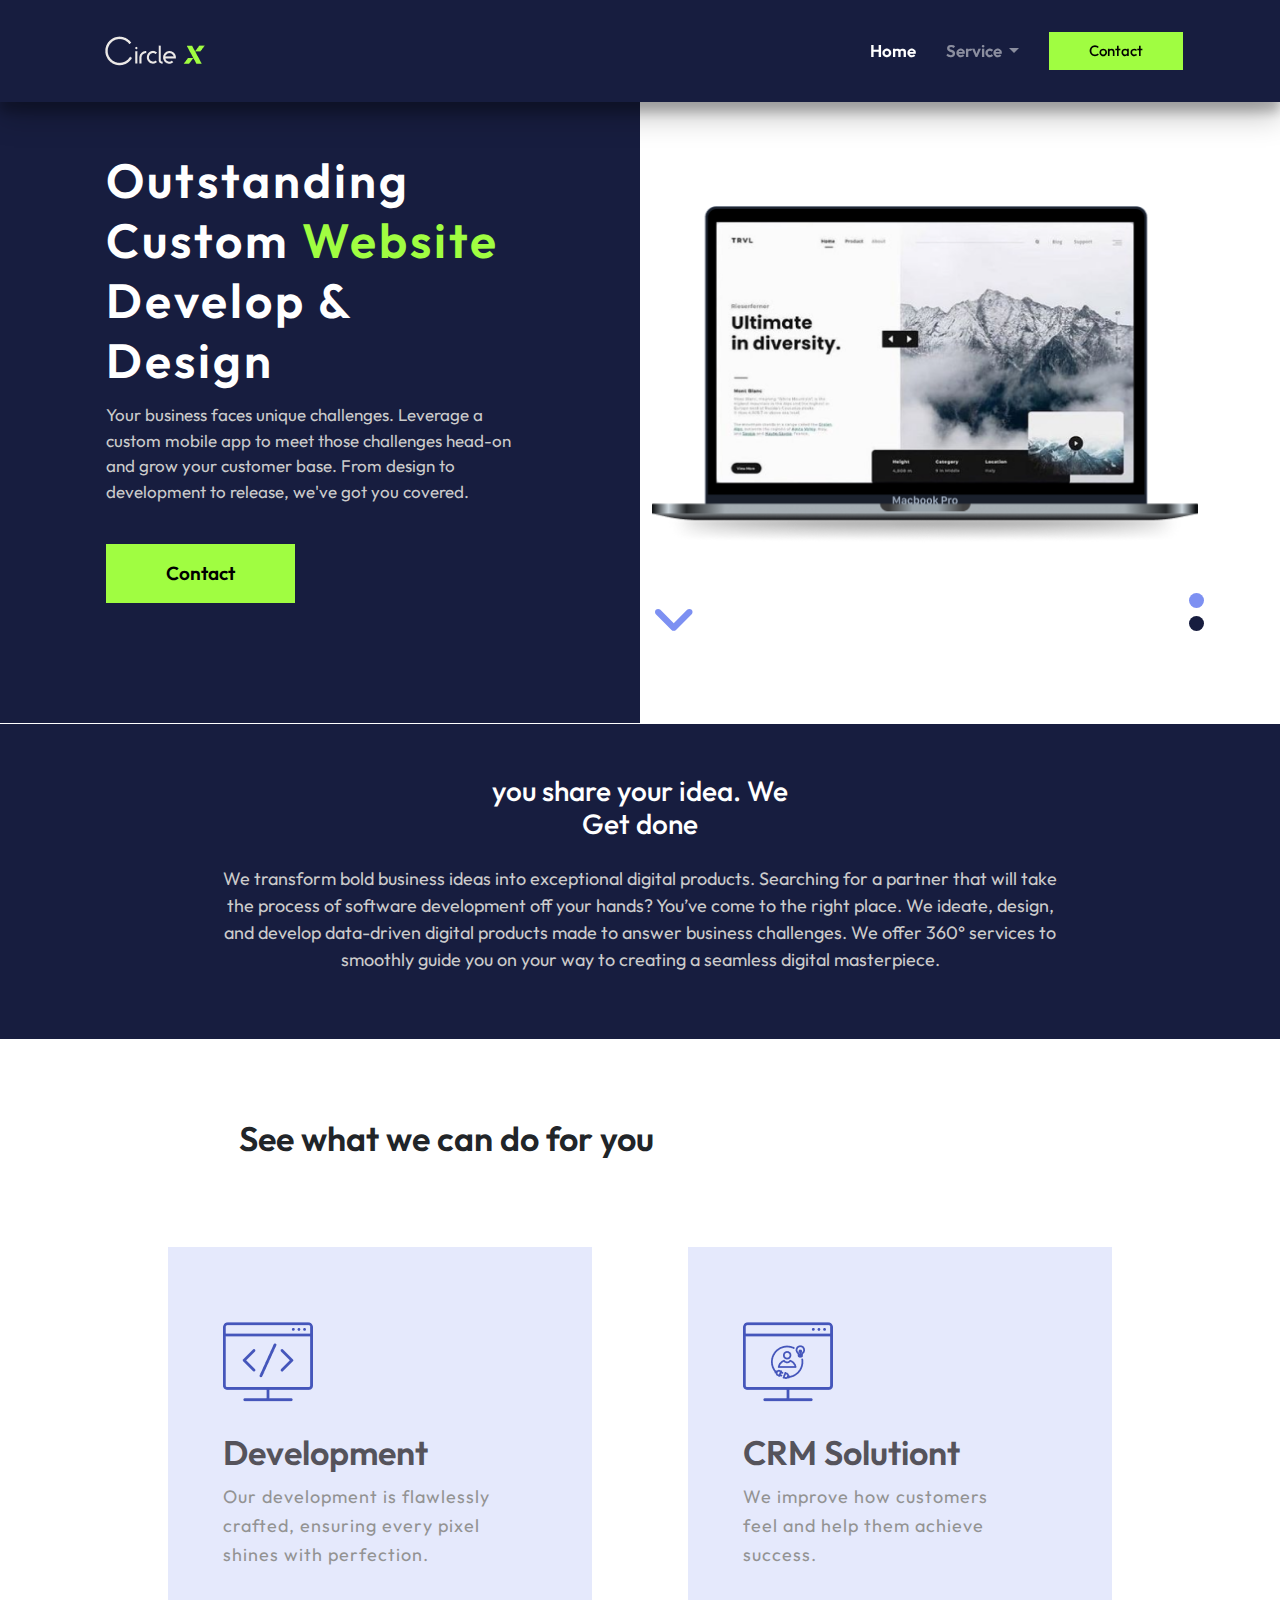
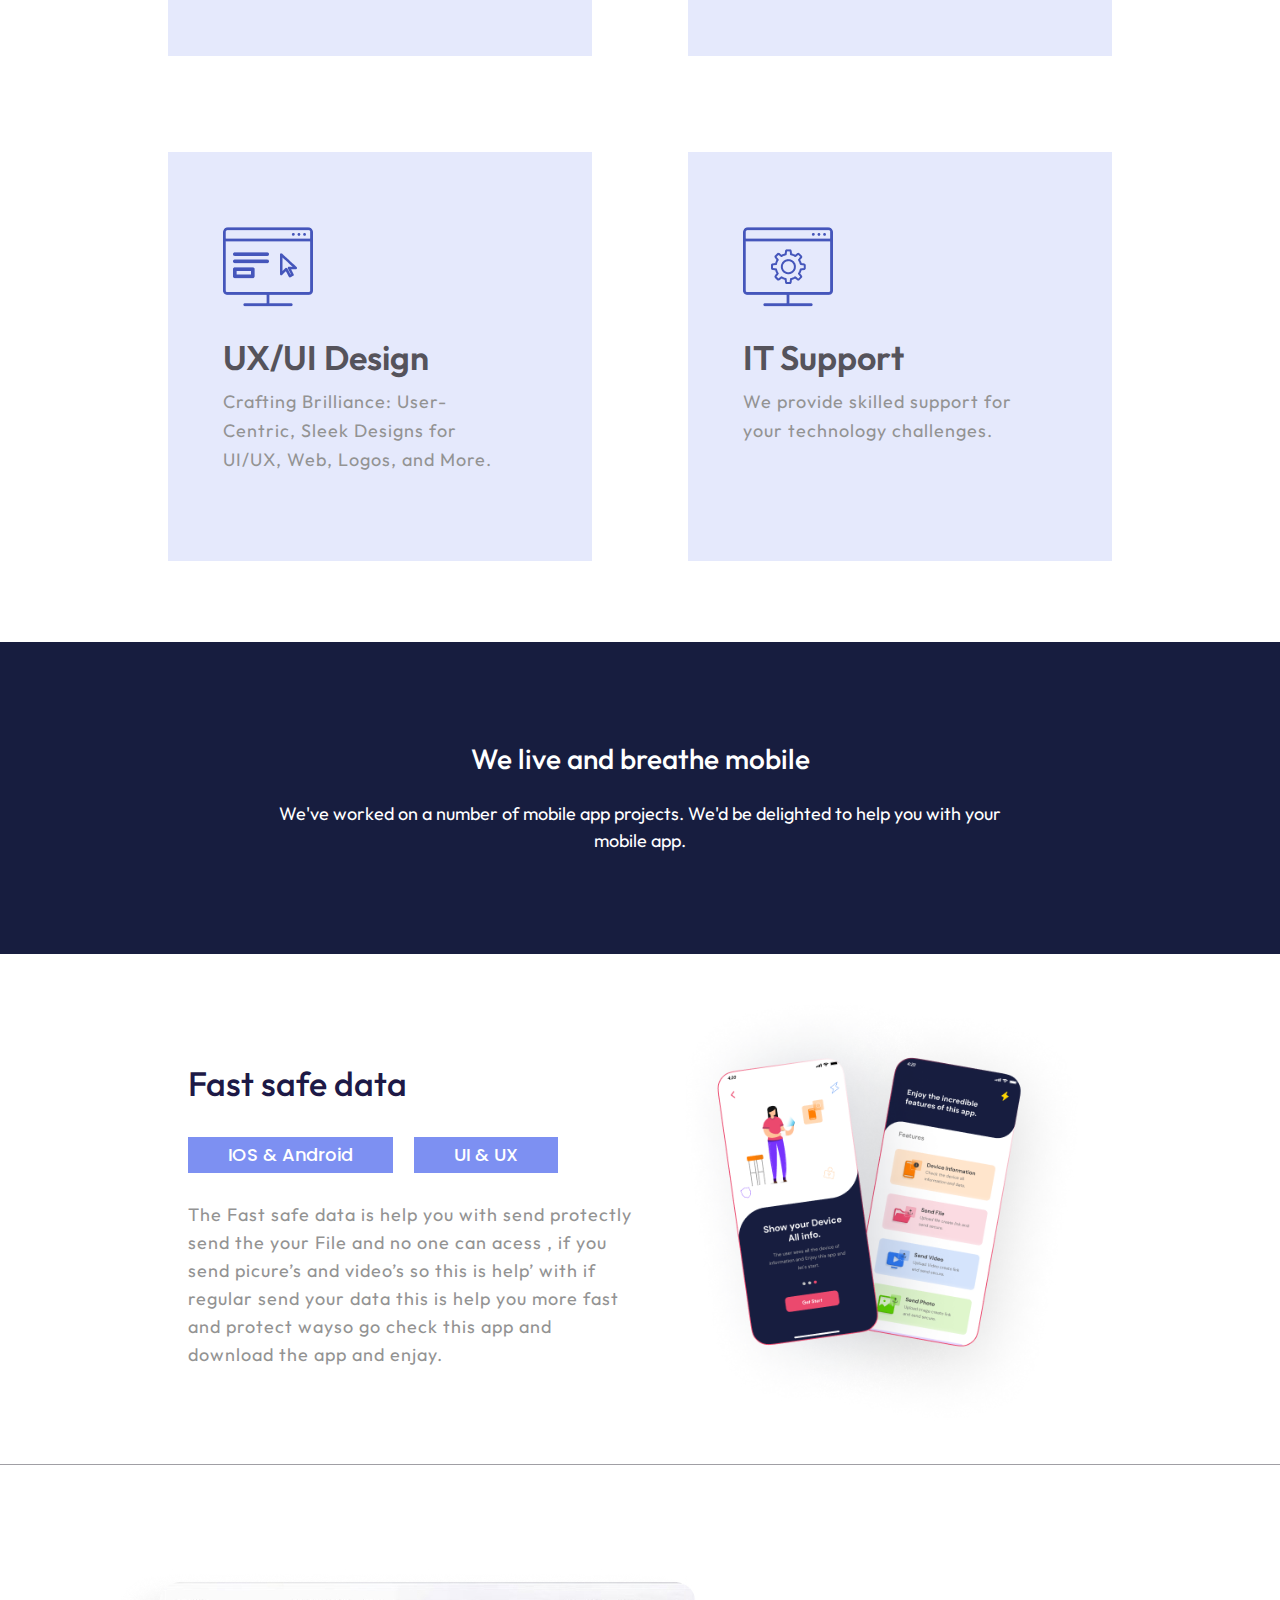
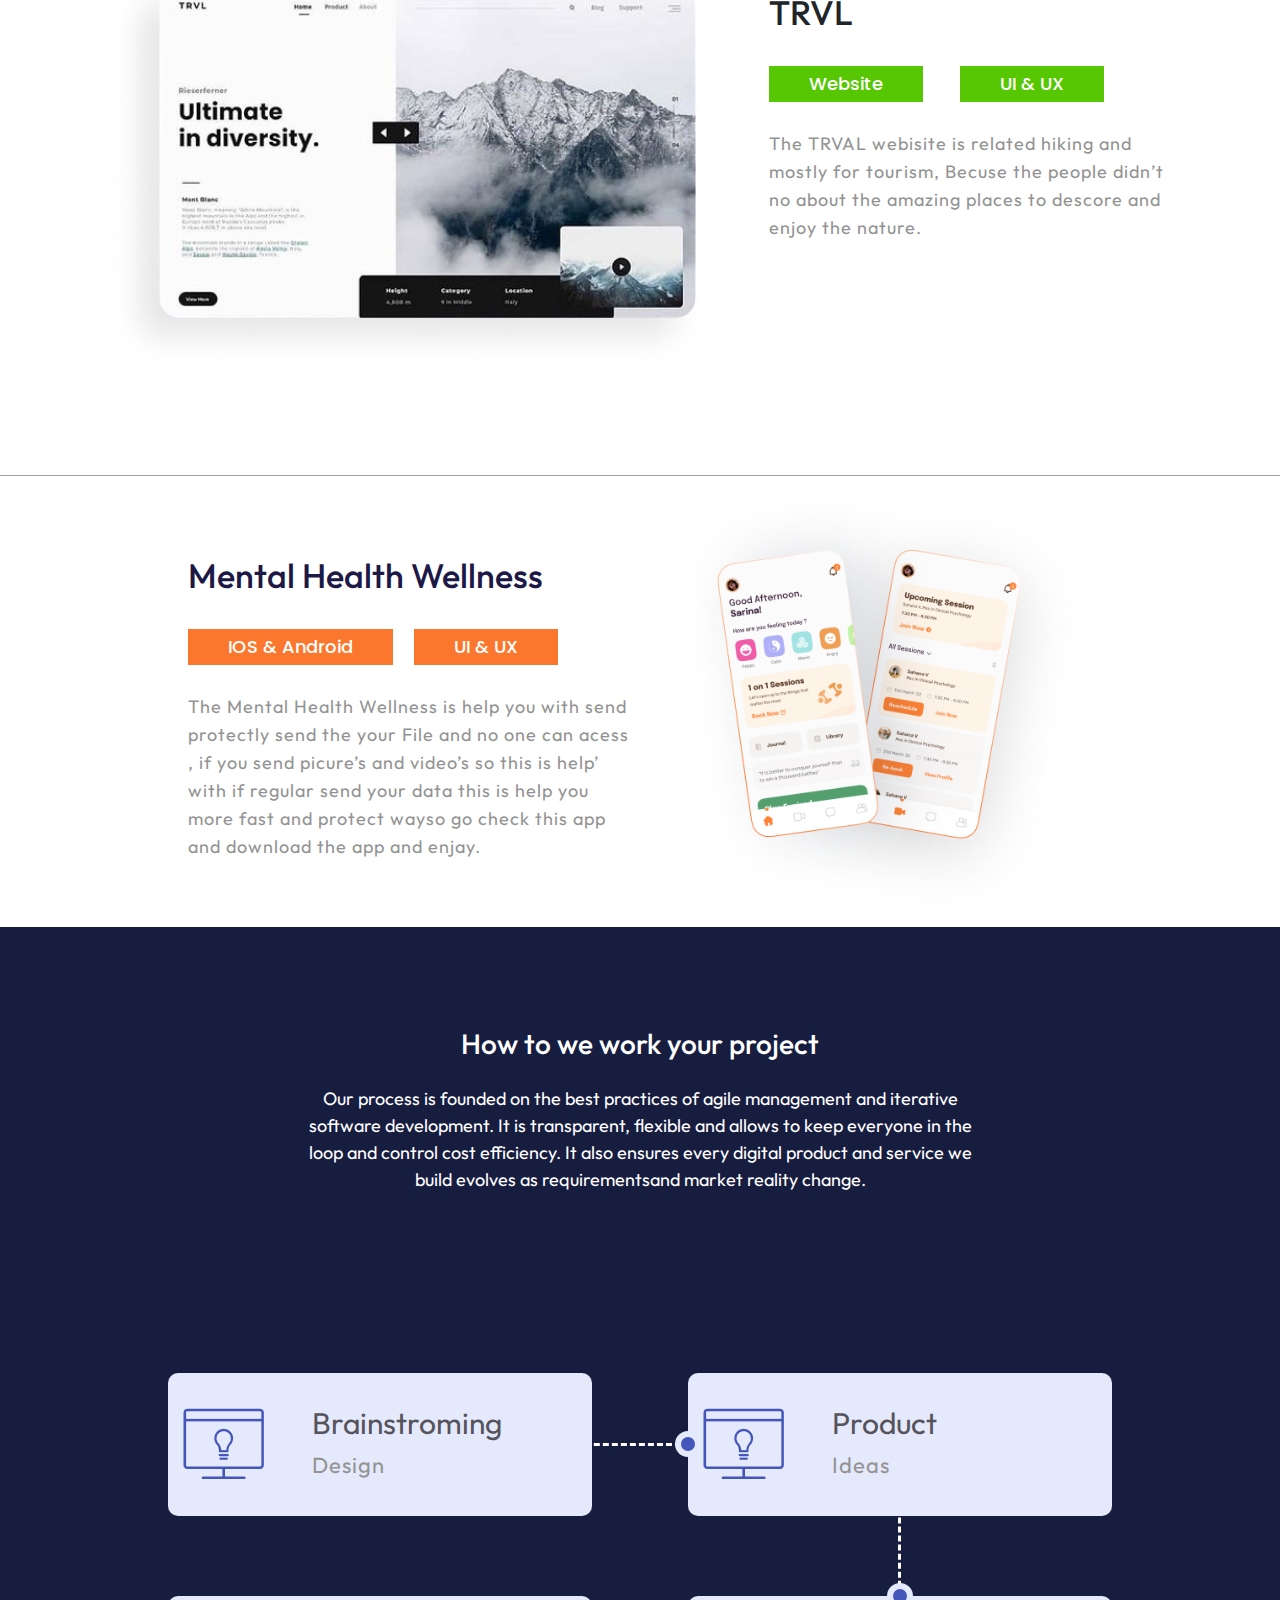
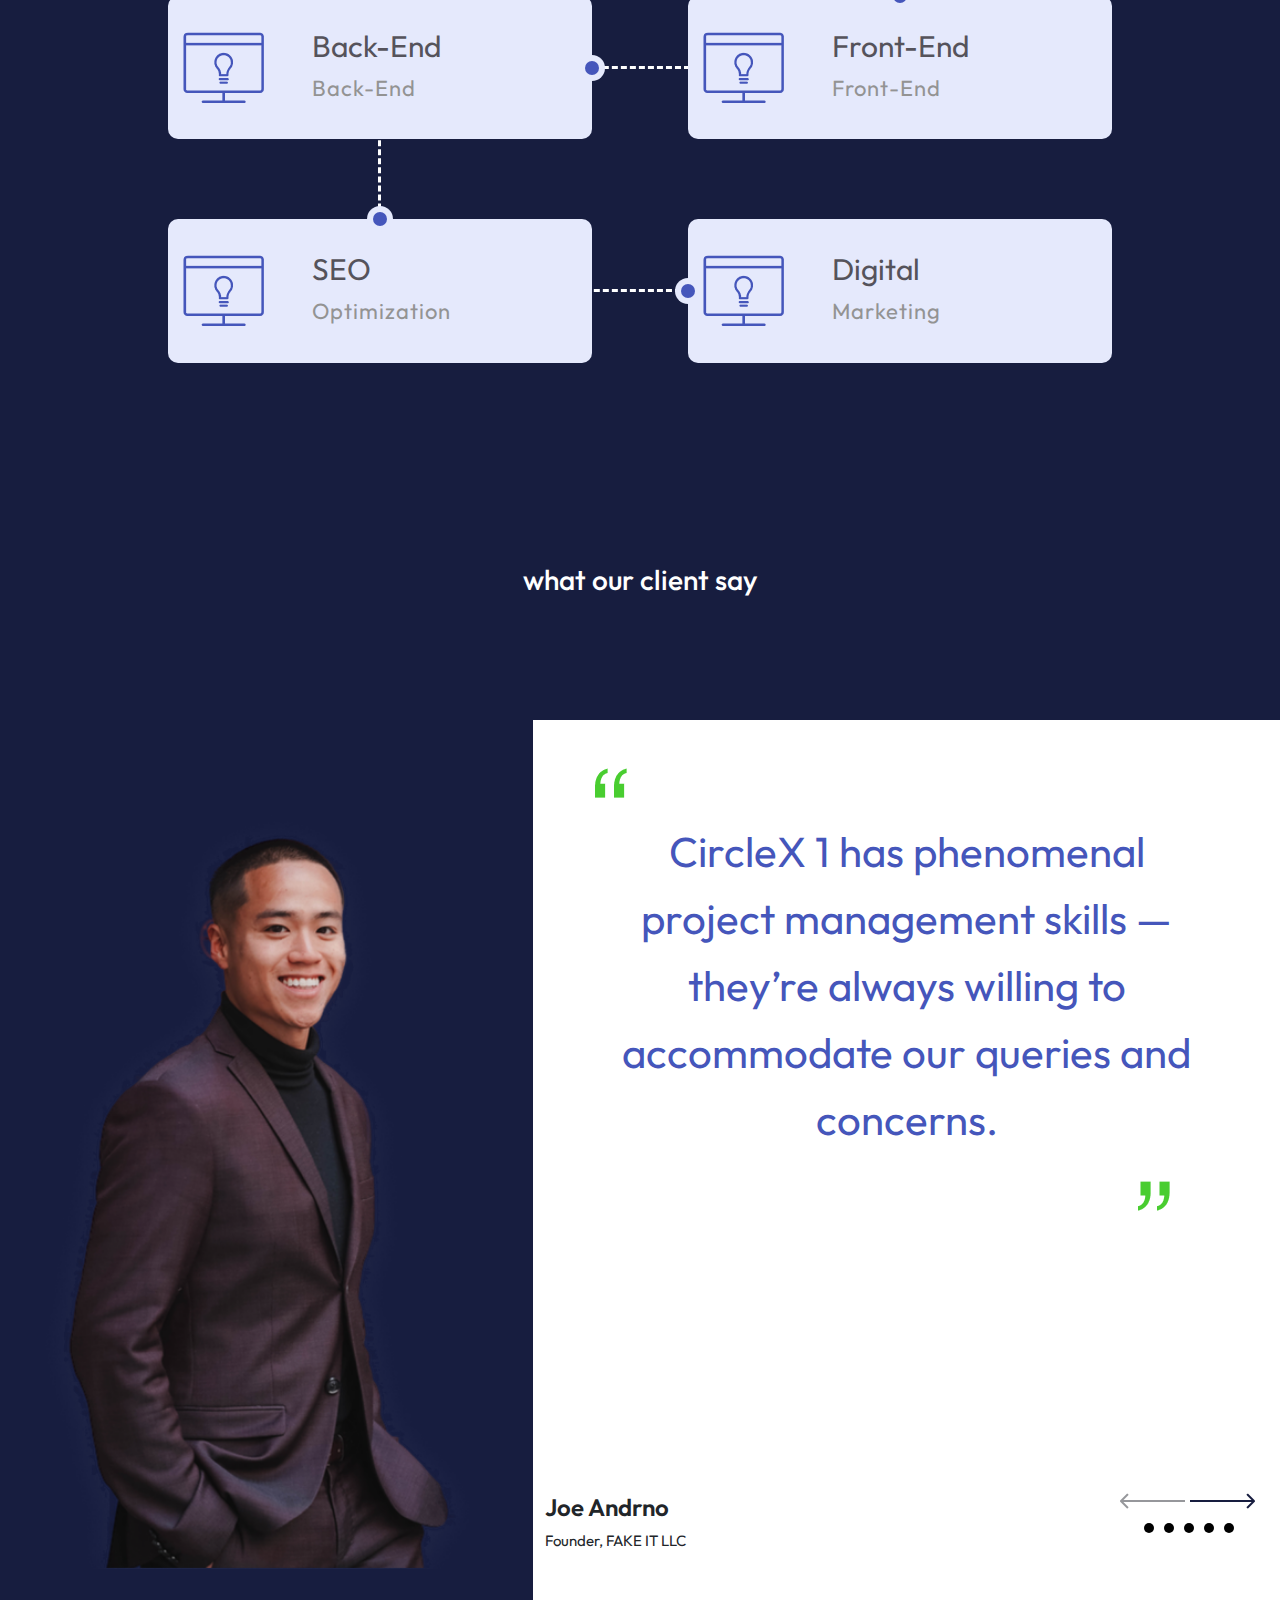
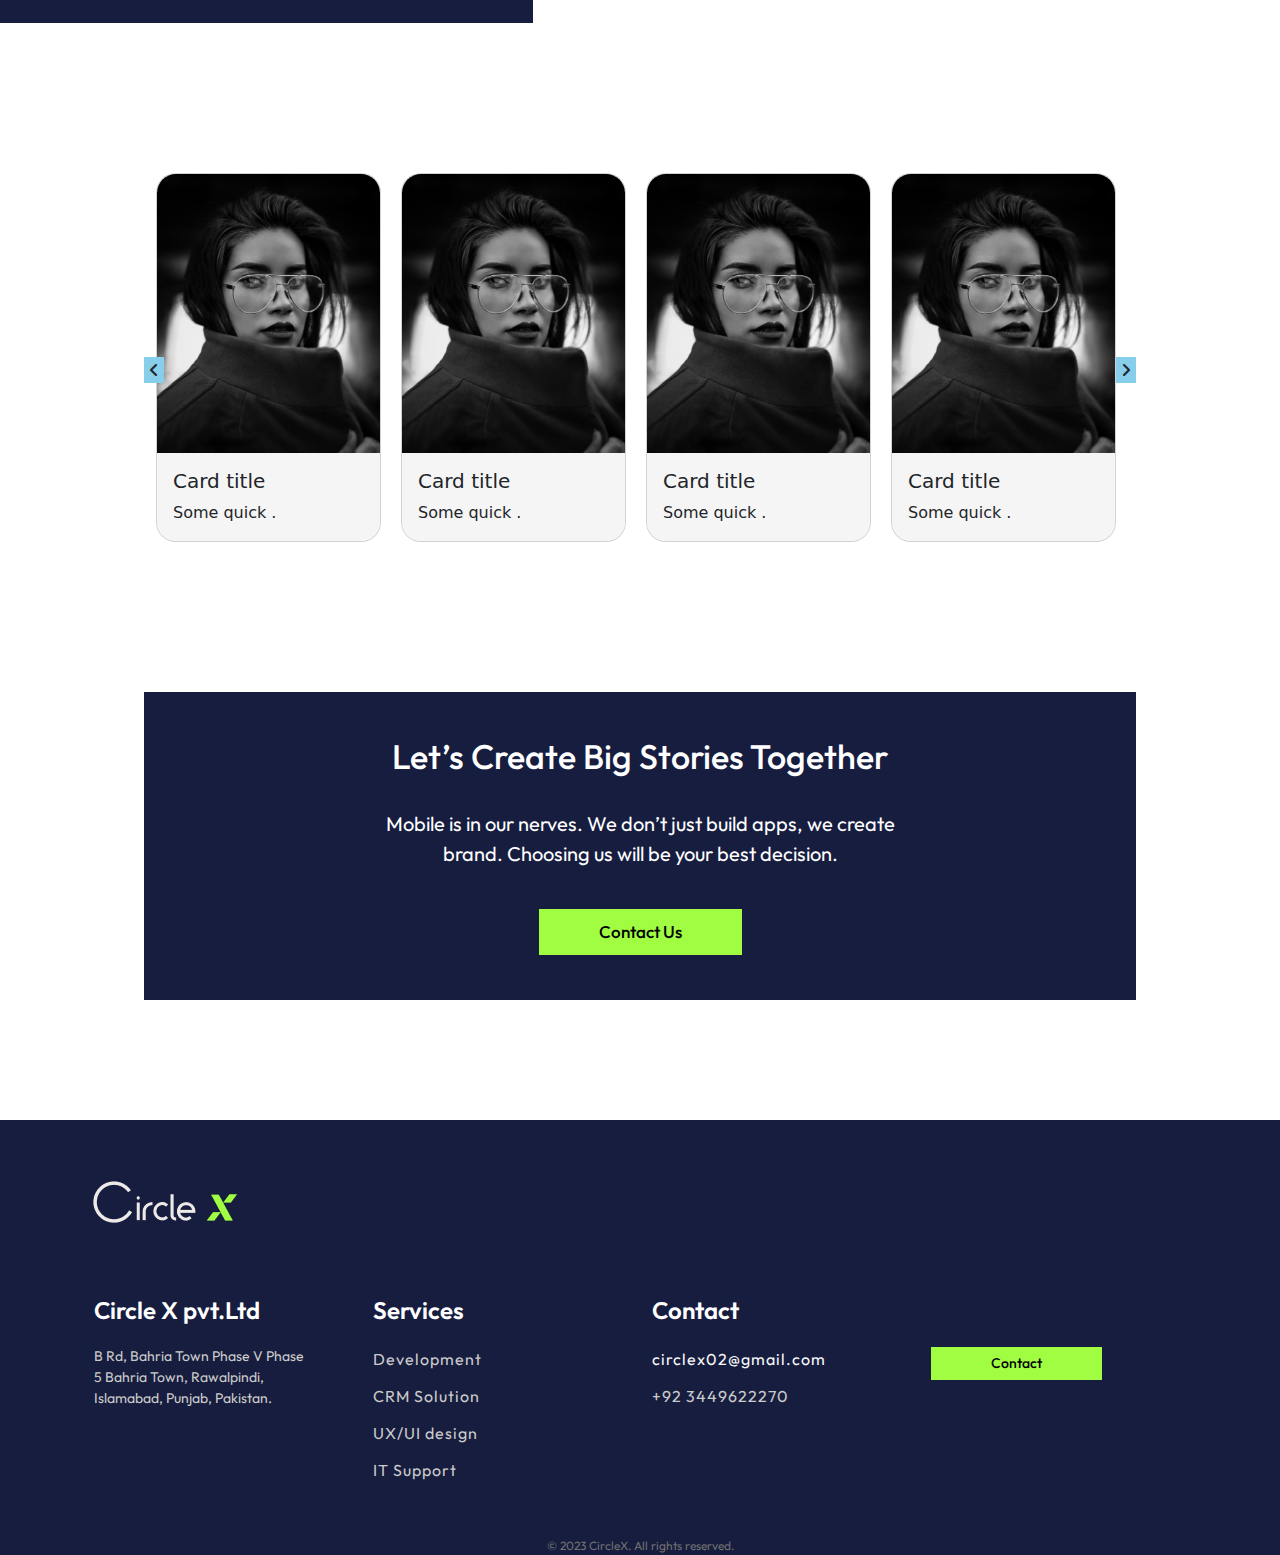
==== commit 2e6e4141: "links setting and actve class" ====
--- a/index.html
+++ b/index.html
@@ -33,11 +33,11 @@
                     <div class="collapse navbar-collapse " id="navbarNav">
                         <ul class="navbar-nav ms-auto align-items-center">
                             <li class="nav-item">
-                                <a class="nav-link active text-md-white" aria-current="page" href="#">Home</a>
+                                <a class="nav-link text-md-white" aria-current="page" href="index.html">Home</a>
                             </li>
                             <li class="nav-item dropdown">
                                 <a
-                                    class="nav-link dropdown-toggle"
+                                    class="nav-link dropdown-toggle active"
                                     href="#"
                                     role="button"
                                     data-bs-toggle="dropdown"
@@ -47,19 +47,25 @@
                                 </a>
                                 <ul class="dropdown-menu mt-2 color-white">
                                     <li>
-                                        <a class="dropdown-item" href="#">Action</a>
+                                        <a class="dropdown-item" href="./service-1.html">Development</a>
                                     </li>
                                     <li>
                                         <hr class="dropdown-divider">
                                     </li>
                                     <li>
-                                        <a class="dropdown-item" href="#">Another action</a>
+                                        <a class="dropdown-item" href="./CRM.html">CRM Solution</a>
                                     </li>
                                     <li>
                                         <hr class="dropdown-divider">
                                     </li>
                                     <li>
-                                        <a class="dropdown-item" href="#">Something else here</a>
+                                        <a class="dropdown-item" href="./ui ux.html">UX/UI Solution</a>
+                                    </li>
+                                    <li>
+                                        <hr class="dropdown-divider">
+                                    </li>
+                                    <li>
+                                        <a class="dropdown-item" href="./IT support.html">IT Support</a>
                                     </li>
                                 </ul>
                             </li>
@@ -111,7 +117,9 @@
                                 <img src="photo/laptop.png" width="100%" class="img-2 d-none">
                             </div>
                             <div class="photo-icon d-flex justify-content-between bottom-0">
-                                <i id="arrow" onclick="scrollDown()" class="fa-solid fa-angle-down icon first-icon"></i>
+                                <a href="#section-2">
+                                    <i id="arrow" class="fa-solid fa-angle-down icon first-icon"></i>
+                                </a>
                                 <div>
                                     <span class="sec-icon mb-2 span-blue"></span>
                                     <span class="sec-icon-2"></span>
@@ -512,11 +520,9 @@
                                                 <h4>Joe Andrno</h4>
                                                 <p>Founder, FAKE IT LLC</p>
                                             </div>
-                                       
-                                        </div>
-                                    </div>
-                                </div>
-                               
+                                        </div>
+                                    </div>
+                                </div>
                             </div>
                             <div class="text-end arrow-margin">
                                 <div>
@@ -533,7 +539,7 @@
                             </div>
                         </div>
                     </section>
-    <!--*************
+                    <!--*************
 Section-11
 *************-->
                     <secttion id="section-11" class="d-block">
@@ -590,7 +596,7 @@
                             </div>
                         </div>
                     </secttion>
-        <!-- *************
+                    <!-- *************
         Section-12
         ************* -->
                     <section id="section-12">
--- a/styles/style.css
+++ b/styles/style.css
@@ -1,12 +1,15 @@
 @import url("typograpy.css");
 
 @import url('global.css');
-
 
 
 * {
     box-sizing: border-box;
     padding: 0;
+}
+html{
+    scroll-padding-top:90px ;
+    scroll-behavior: smooth;
 }
 
 .container-small {
@@ -41,7 +44,7 @@
     color: white;
     font-size: 17px;
     font-weight: 600;
-    padding: 0 15px;
+    padding: 5px 15px;
 
 }
 
@@ -946,7 +949,7 @@
 
 #arrow-2 {
     color: #57C603;
-    font-size: 70px;
+    font-size: clamp(61px, 5vw ,40px)
 
 }
 
@@ -1164,6 +1167,9 @@
 #hero-2 .custom-height {
     min-height: 100%;
 }
+.content-1{
+    max-width: 100%;
+}
 
 @media only screen and (max-width: 1023px) {
     .container-small {
@@ -1190,6 +1196,7 @@
     .h1-size {
         margin-top: 60px;
         width: 100%;
+        line-height: 30px;
     }
 
     .card-img-top {
@@ -1225,6 +1232,9 @@
 
     #section-6 .btn {
         padding: 1px 20px;
+    }
+    #section-7 .heading{
+        padding-top: 20px;
     }
 
     #seciton-8 .horizontal-border {
@@ -1334,6 +1344,18 @@
     #hero-2 .custom-height {
         height: 161%;
     }
+    #p2-section-2 .content{
+        max-width: 80%;
+    }
+    #p2-section-3 .heading{
+        max-width: 80%;
+    }
+    #p2-section-3 .content{
+        max-width: 80%;
+    }
+    .card-section-h3{
+        width: 100%;
+    }
 }
 
 /* _____________________________________________________________________
@@ -1365,6 +1387,7 @@
 
     .card-section-h3 {
         padding-bottom: 20px;
+        width: 100%;
     }
 
     #section-6 .btn {
@@ -1391,7 +1414,7 @@
     }
 
     #section-8 .content {
-        width: 100%;
+        max-width: 90%;
     }
 
     .left-arrow {
@@ -1438,6 +1461,18 @@
 
     #hero-2 .custom-height {
         height: 180%;
+    }
+    #hero-2 .hero-content {
+        padding: 50px 0 20px 0;
+    } 
+    #p2-section-2 .content{
+        max-width: 80%;
+    }
+    #p2-section-3 .content{
+        max-width: 80%;
+    }
+    #p2-section-3 .heading{
+        max-width: 80%;
     }
 
 
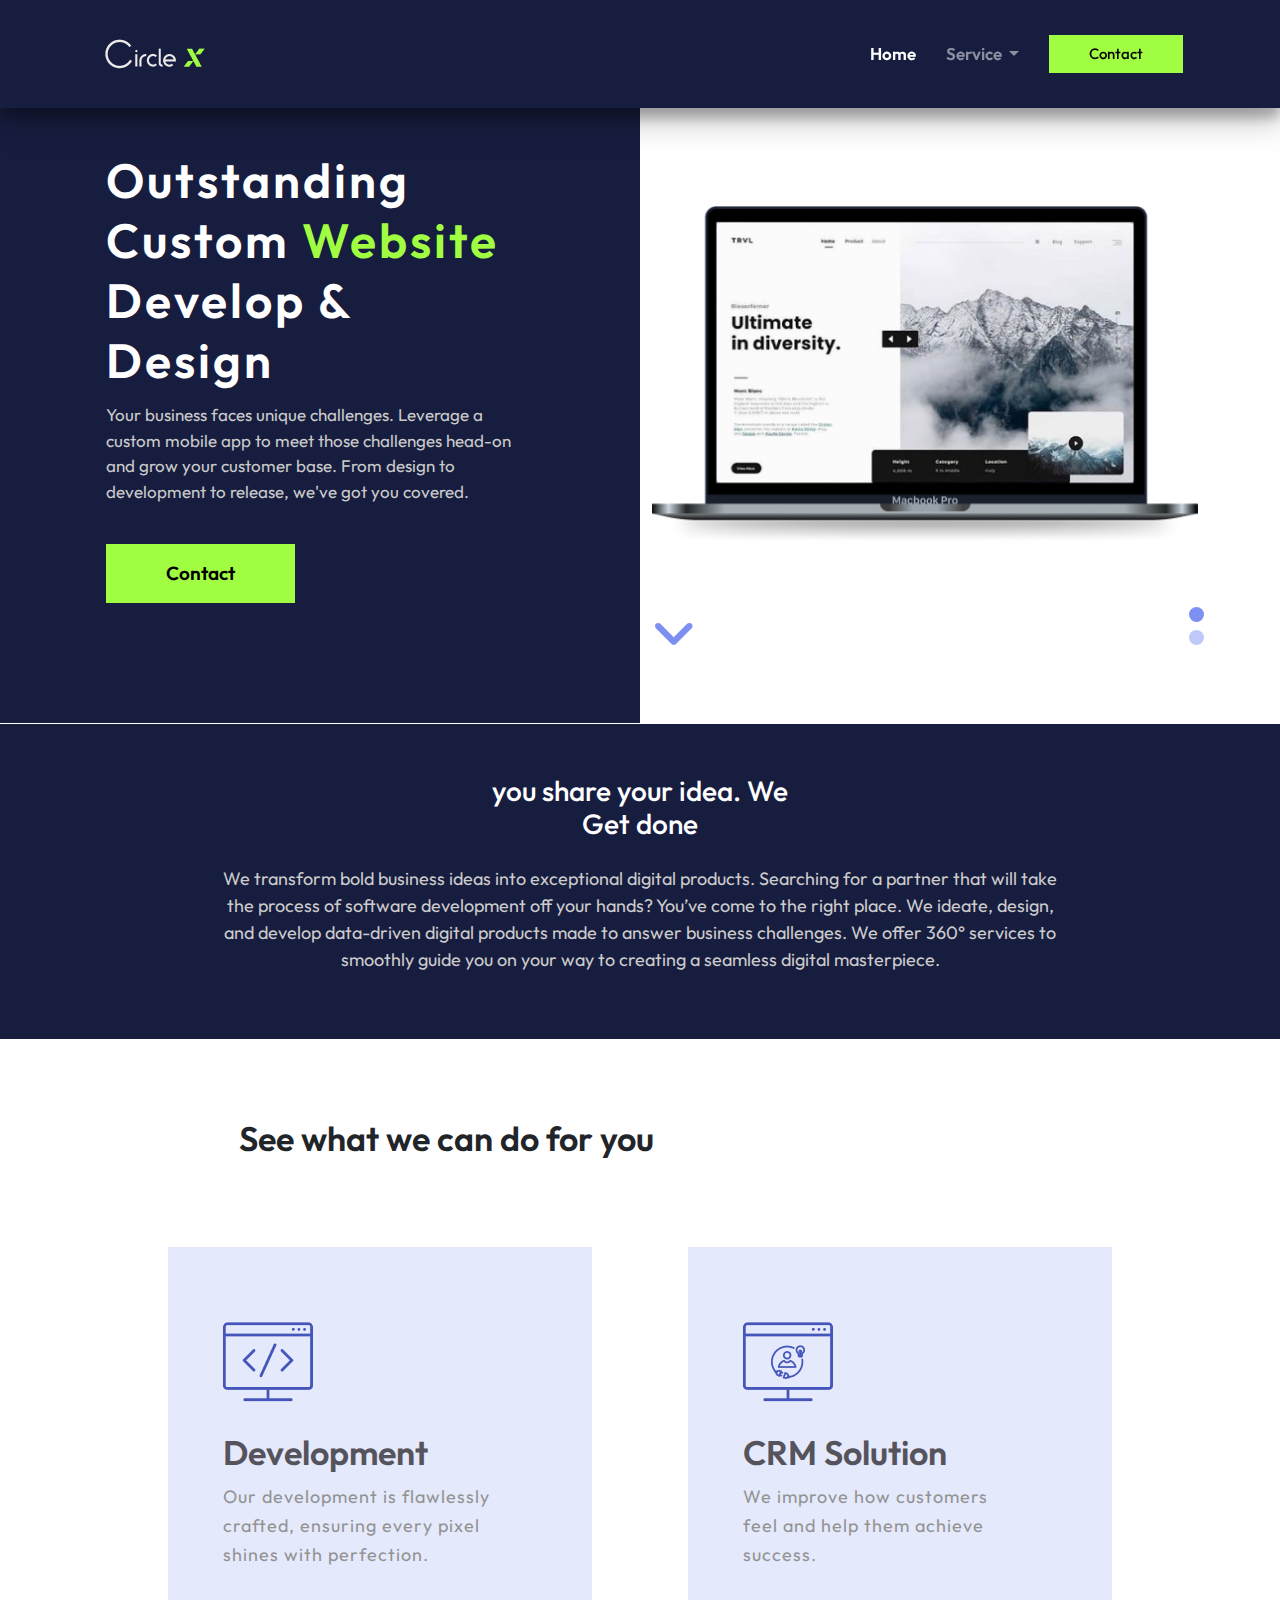
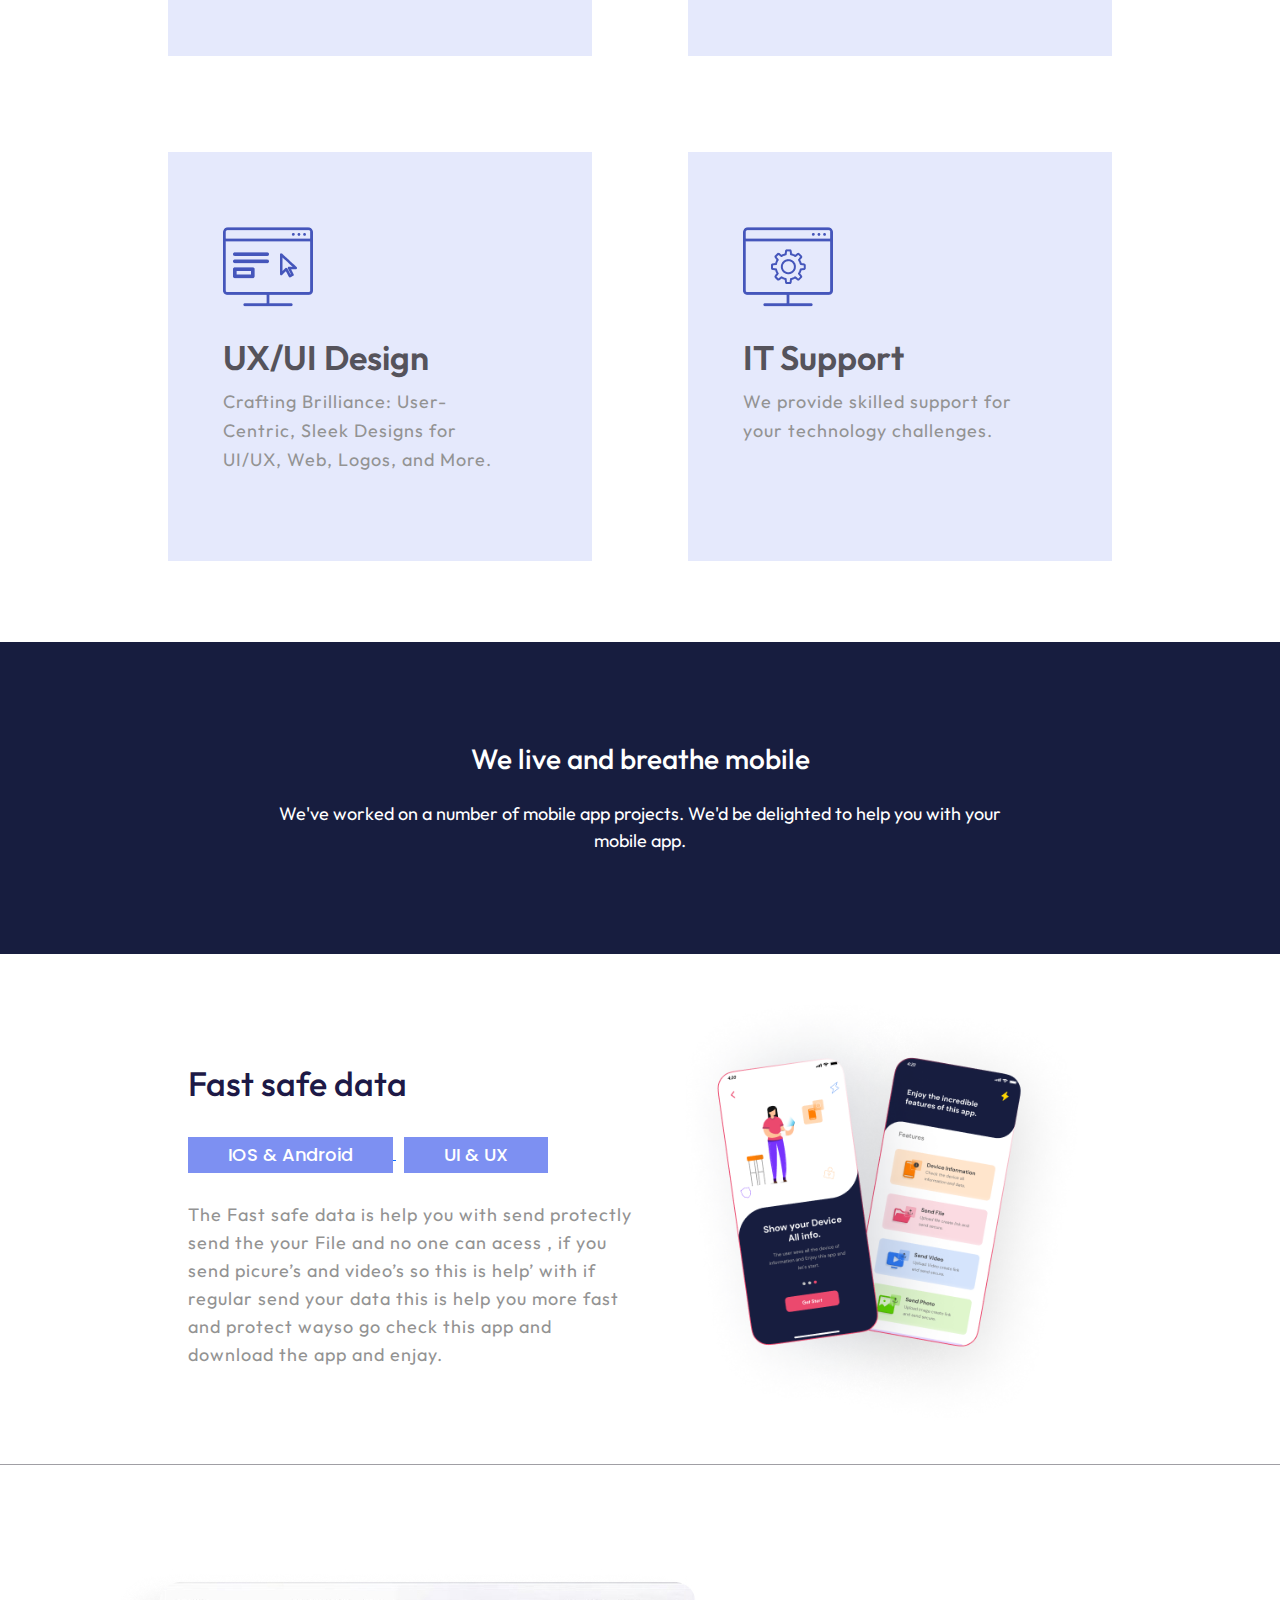
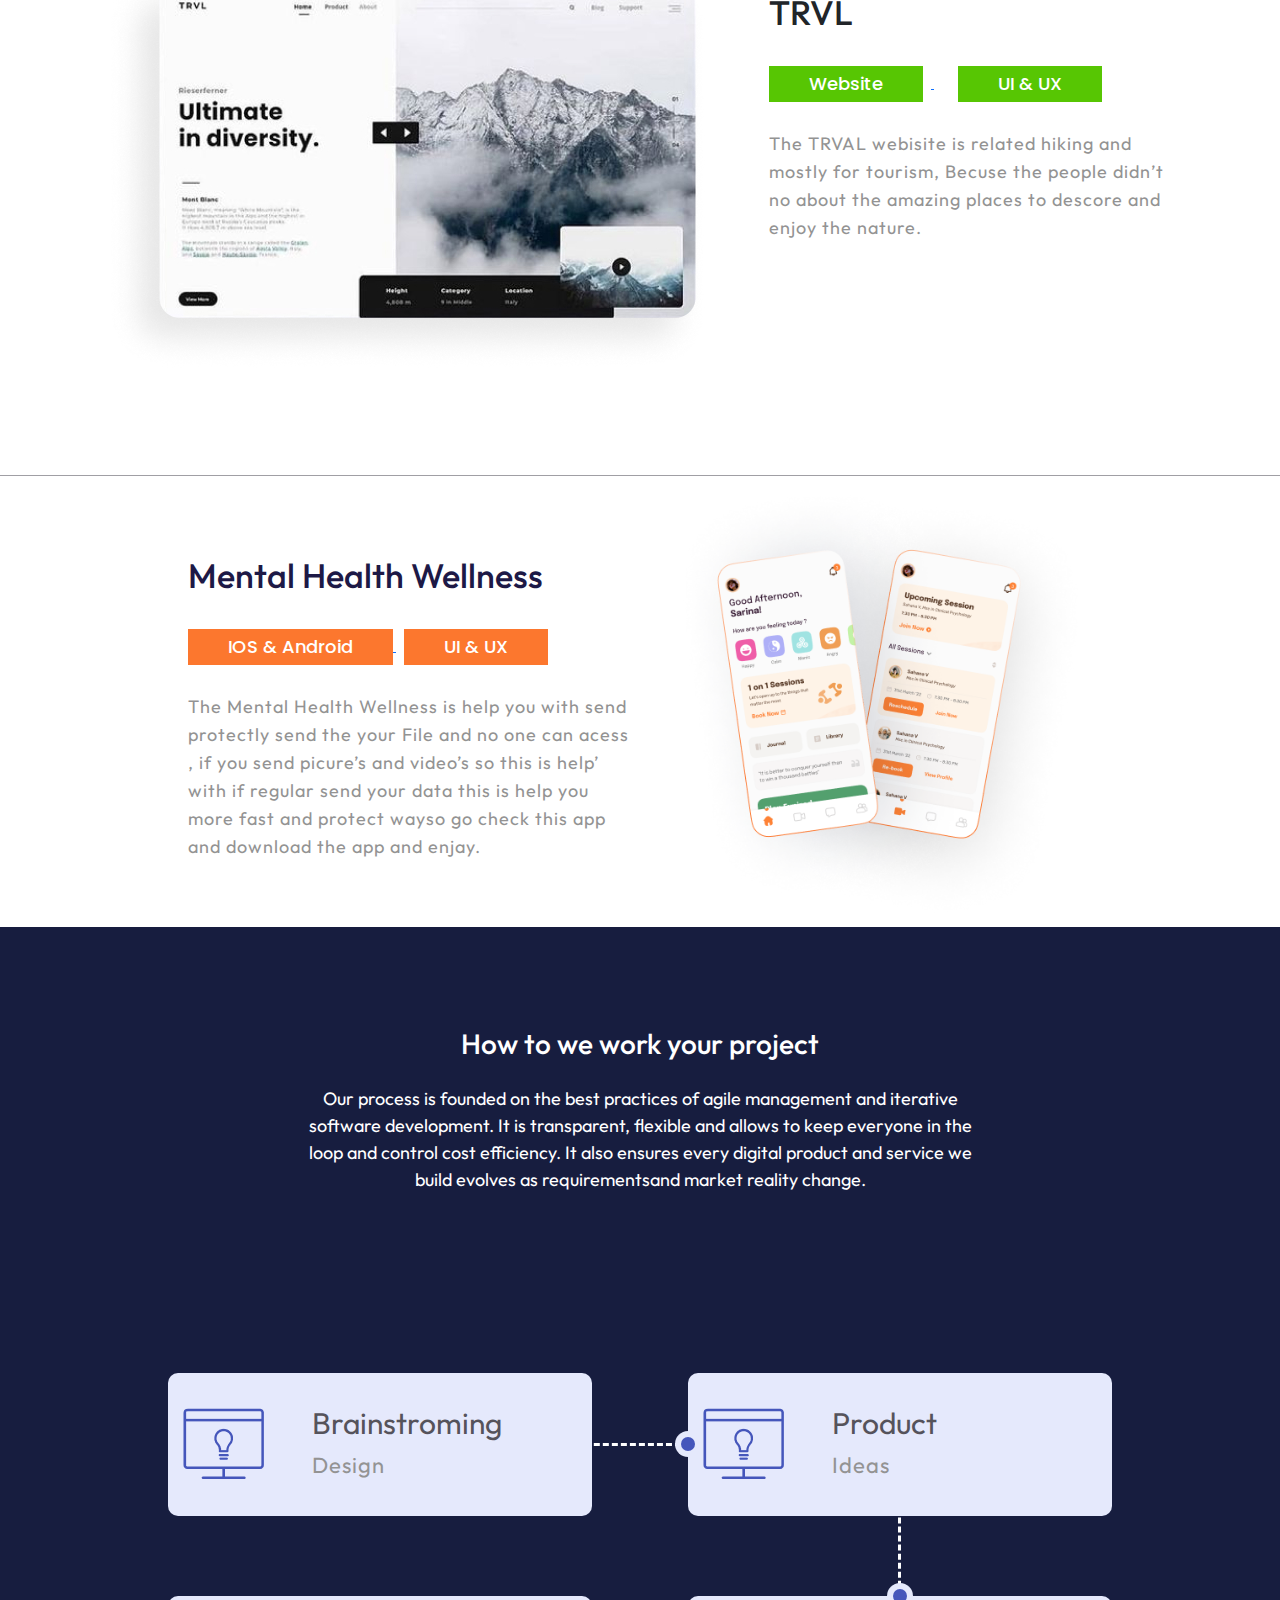
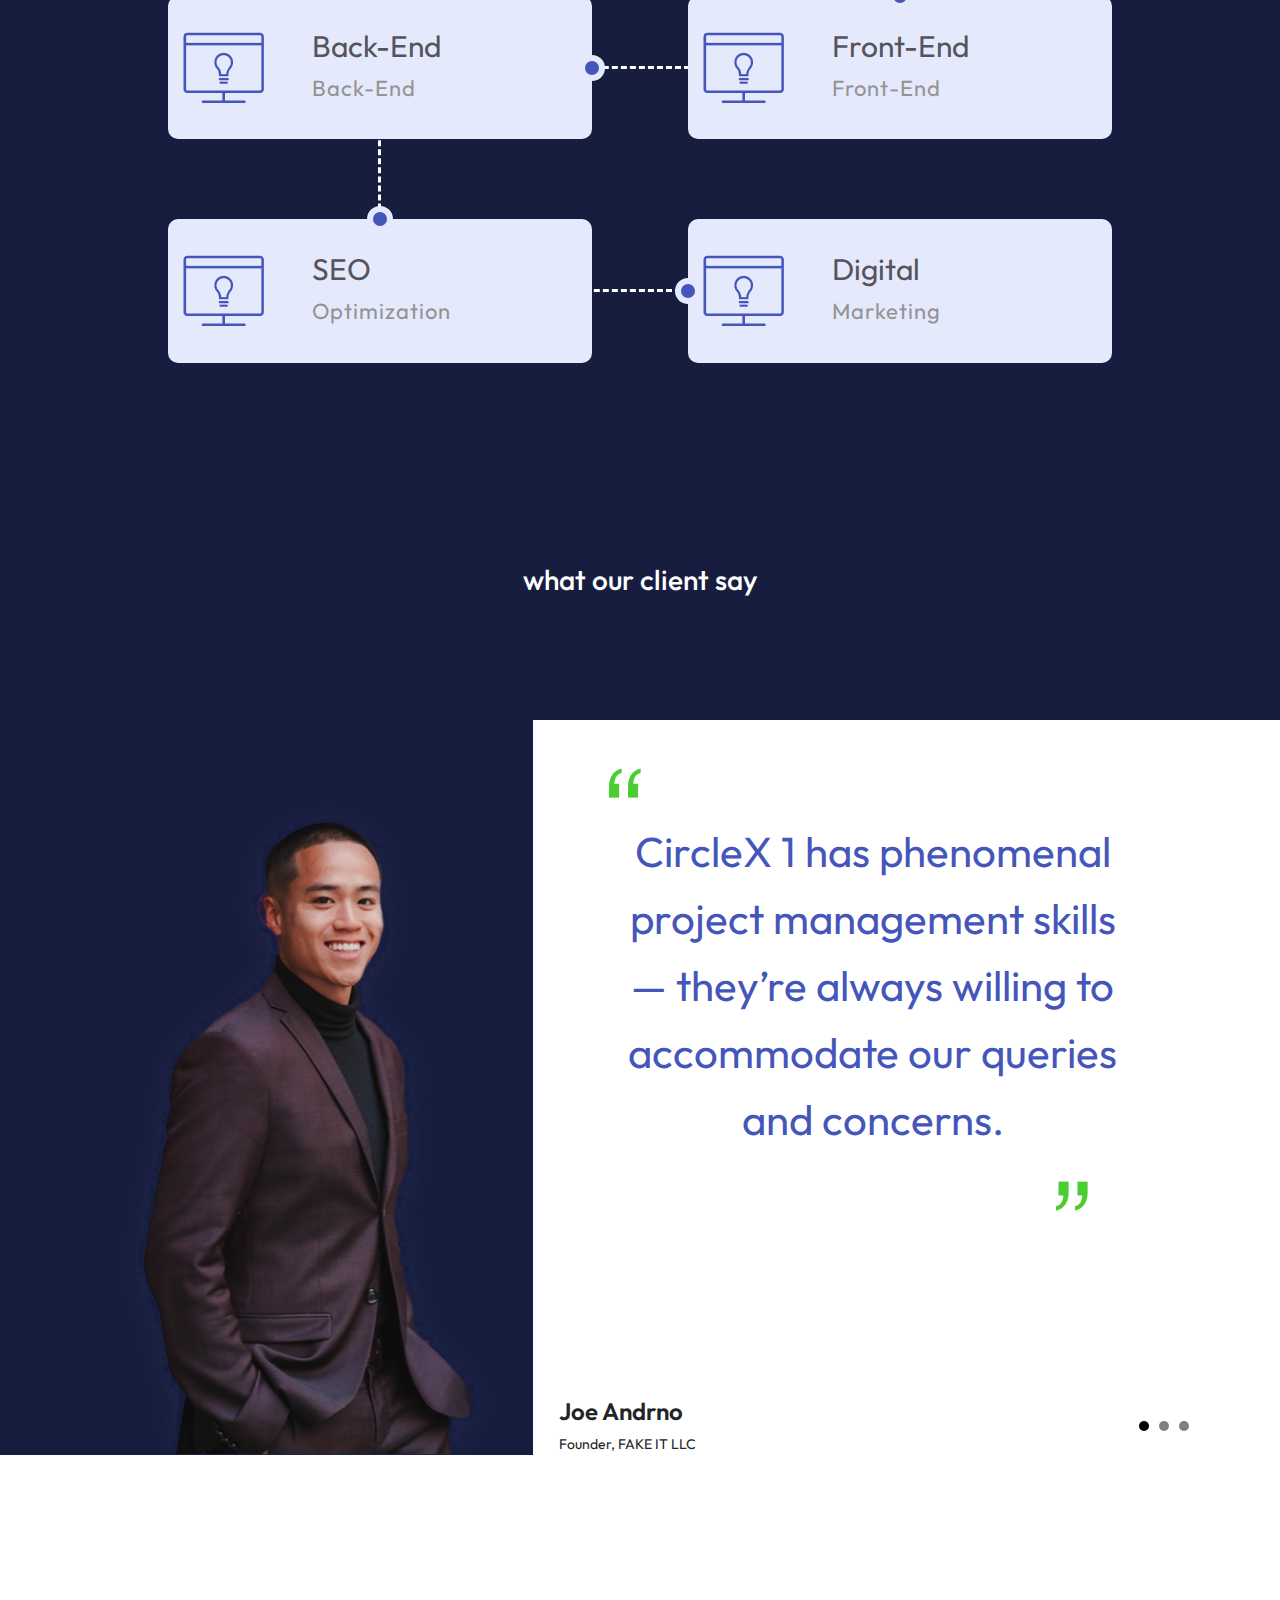
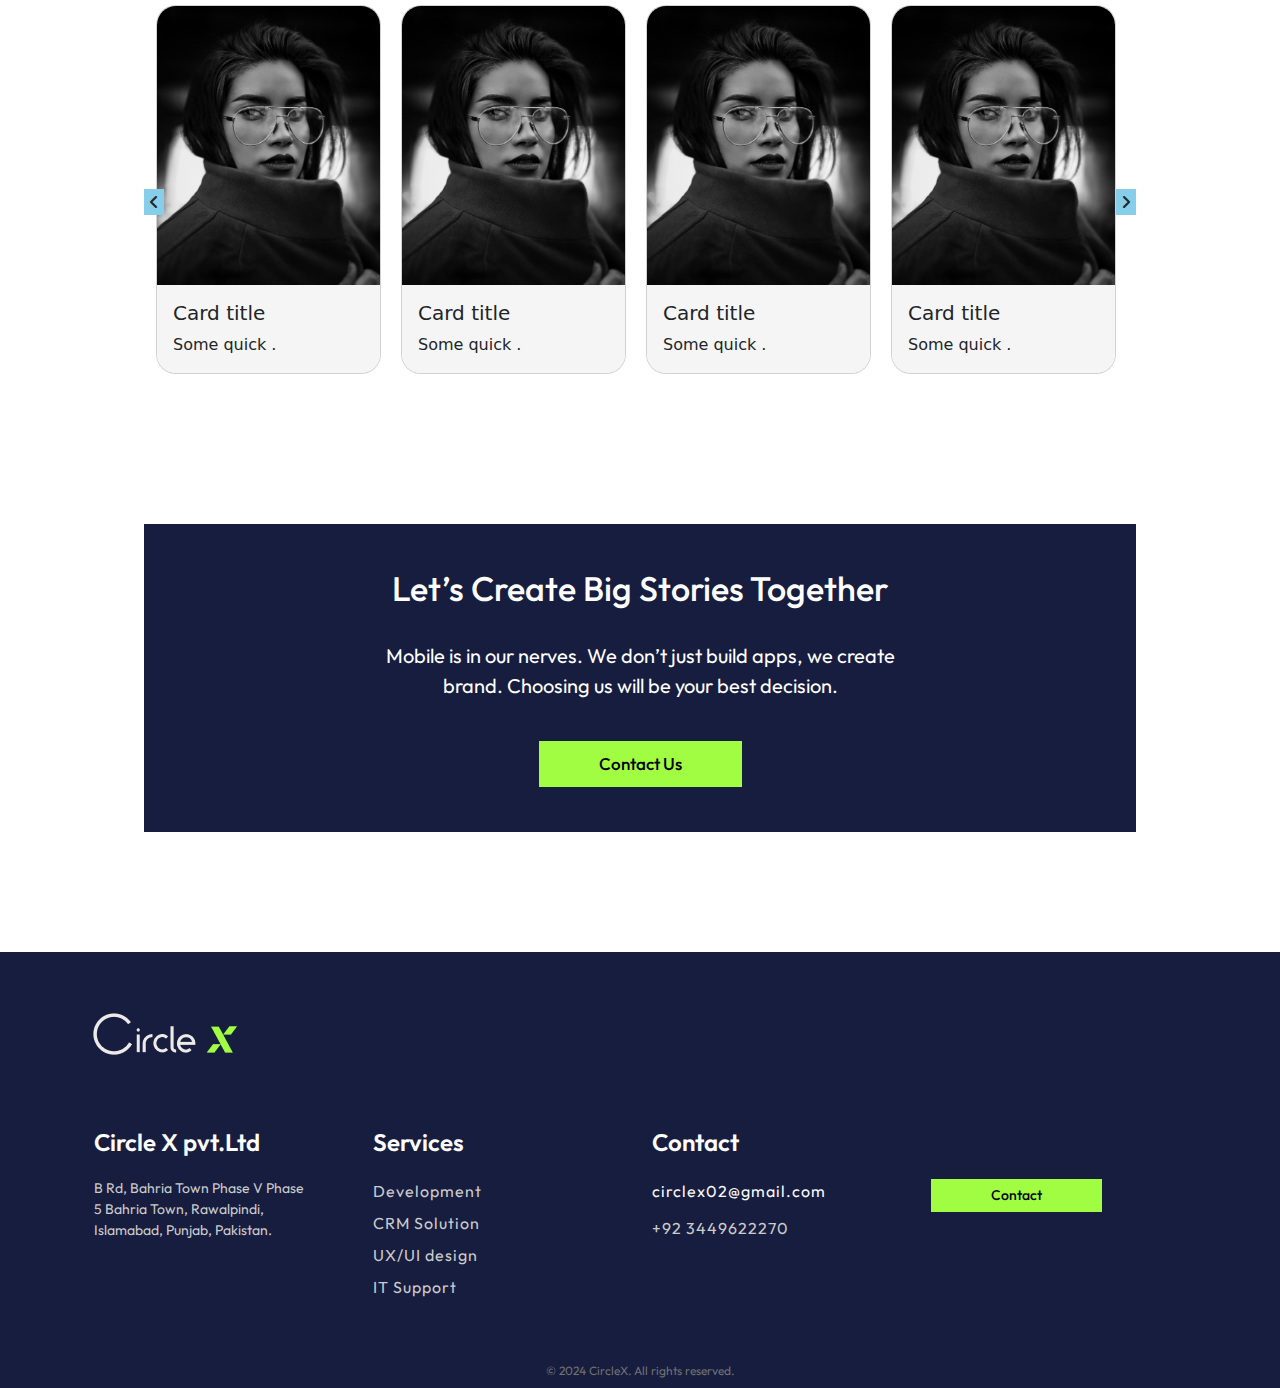
==== commit fa9212e3: "managing the width of heading and content in small scren and link all buttons and logos last toch to" ====
--- a/index.html
+++ b/index.html
@@ -16,7 +16,7 @@
         <header id="site-header">
             <nav class="navbar navbar-expand-lg bg-body-tertiary">
                 <div class="container">
-                    <a class="navbar-brand" href="#">
+                    <a class="navbar-brand" href="index.html">
                         <img src="photo/Group 17.png" alt="">
                     </a>
                     <button
@@ -70,7 +70,7 @@
                                 </ul>
                             </li>
                             <li class="nav-item">
-                                <a class="nav-link" href="#">
+                                <a class="nav-link" href="contact.html">
                                     <button class="Contact-button">Contact</button>
                                 </a>
                             </li>
@@ -102,12 +102,14 @@
                         head-on and grow your customer base. From design to development 
                         to release, we've got you covered.
                             </p>
-                            <button class="Contact-button2 ">Contact</button>
+                            <a href="contact.html">
+                                <button class="Contact-button2 ">Contact</button>
+                            </a>
                         </div>
                     </div>
                     <div class="col-12 col-lg-6 sec-col position-relative ">
                         <div class="slider-div ">
-                            <div>
+                            <div class="mb-3">
                                 <img
                                     src="photo/mobiles.png"
                                     width="100%"
@@ -116,12 +118,12 @@
                                 >
                                 <img src="photo/laptop.png" width="100%" class="img-2 d-none">
                             </div>
-                            <div class="photo-icon d-flex justify-content-between bottom-0">
-                                <a href="#section-2">
-                                    <i id="arrow" class="fa-solid fa-angle-down icon first-icon"></i>
+                            <div class="photo-icon d-flex justify-content-between" style="bottom: -14px;">
+                                <a href="#section-2" class="margin-auto">
+                                    <i id="arrow" class="fa-solid fa-angle-down icon first-icon m-auto"></i>
                                 </a>
                                 <div>
-                                    <span class="sec-icon mb-2 span-blue"></span>
+                                    <span class="sec-icon mb-2 span-active"></span>
                                     <span class="sec-icon-2"></span>
                                 </div>
                             </div>
@@ -137,10 +139,10 @@
             <div class="container
             -small">
                 <div class=" d-flex flex-column align-items-center">
-                    <h3 class="heading pb-3">
+                    <h3 class="heading pb-3 w--100">
                         you share your idea. We Get done
                     </h3>
-                    <p class="content txt-normal">
+                    <p class="content txt-normal w--100">
                         We transform bold business ideas into exceptional digital products.
                          Searching for a partner that will take the process of software development
                           off your hands? You’ve come to the right place. We ideate, design, and develop 
@@ -170,7 +172,7 @@
                         <div class="card border-0 rounded-0 w-100">
                             <img src="photo/card-2.png " class="card-img-top pb-2" alt="...">
                             <div class="card-body">
-                                <h5 class="card-title">CRM Solutiont</h5>
+                                <h5 class="card-title">CRM Solution</h5>
                                 <p class="card-text txt-normal p-0">We improve how customers feel and help them achieve success.</p>
                             </div>
                         </div>
@@ -202,10 +204,10 @@
         <section id="section-4">
             <div class="container-small">
                 <div class=" d-flex flex-column align-items-center">
-                    <h3 class="heading pb-3">
+                    <h3 class="heading pb-3 w--100">
                         We live and breathe mobile
                     </h3>
-                    <p class="content txt-normal m-0">
+                    <p class="content txt-normal m-0 w--100">
                         We've worked on a number of mobile app projects. We'd be delighted to help you with your mobile app.
                     </p>
                 </div>
@@ -216,7 +218,6 @@
         88888888888 -->
         <section id="section-5">
             <div class="row">
-                <div class="col-12 col-md-12 col-lg-6 bg-blue"></div>
                 <div class="container-small mx-auto hero-content">
                     <div class="row flex-column-reverse flex-lg-row">
                         <div class="col-12 col-md-12 col-lg-6 s5-col px-2">
@@ -224,8 +225,12 @@
                                 <h3 class="heading">
                                     Fast safe data
                                 </h3>
-                                <button class="btn me-2 my-1 my-lg-4">IOS & Android</button>
-                                <button class="btn ms-4 ms-md-2">UI & UX</button>
+                                <a href="./service-1.html">
+                                    <button class="btn me-0 my-1 my-lg-4">IOS & Android</button>
+                                </a>
+                                <a href="ui ux.html">
+                                    <button class="btn ms-0 ms-md-2">UI & UX</button>
+                                </a>
                                 <p class="content pt-4 pt-xl-1">
                                     The Fast safe data is help you with  send protectly send the your File and no one can acess , if you send picure’s and video’s so this is help’ with if regular send your data this is help you more fast and protect wayso go check this app and download the app and enjay.
                                 </p>
@@ -260,13 +265,17 @@
                                 >
                             </div>
                         </div>
-                        <div class="col-12 col-md-12 col-lg-5 pt-lg-5 s6-first-col">
+                        <div class="col-12 col-md-12 col-lg-5 pt-lg-5  s6-first-col">
                             <div class="h1-div ms-lg-4">
                                 <h3 class="heading">
                                     TRVL
                                 </h3>
-                                <button class="btn me-2 my-1 my-lg-4">Website</button>
-                                <button class="btn ms-lg-4 ms-md-2">UI & UX</button>
+                                <a href="service-1.html">
+                                    <button class="btn me-2 my-1 my-lg-4">Website</button>
+                                </a>
+                                <a href="ui ux.html">
+                                    <button class="btn ms-lg-4 ms-md-2">UI & UX</button>
+                                </a>
                                 <p class="content pt-4 pt-xl-1 ">
                                     The TRVAL webisite is related hiking and mostly for tourism, Becuse the people didn’t no about the amazing places to descore and enjoy the nature.
                                 </div>
@@ -279,16 +288,19 @@
         88888888888 -->
                 <section id="section-7">
                     <div class="row">
-                        <div class="col-12 col-md-12 col-lg-6 bg-blue"></div>
                         <div class="container-small mx-auto hero-content">
                             <div class="row flex-column-reverse flex-lg-row">
-                                <div class="col-12 col-md-12 col-lg-6 s5-col px-5 px-md-2 ">
+                                <div class="col-12 col-md-12 col-lg-6 s5-col px-4  px-md-2 ">
                                     <div class="ms-lg-4">
                                         <h3 class="heading">
                                             Mental Health Wellness
                                         </h3>
-                                        <button class="btn me-2 my-1 my-lg-4">IOS & Android</button>
-                                        <button class="btn ms-4 ms-md-2">UI & UX</button>
+                                        <a href="service-1.html">
+                                            <button class="btn me-0 my-1 my-lg-4">IOS & Android</button>
+                                        </a>
+                                        <a href="ui ux.html">
+                                            <button class="btn ms-0 ms-md-2">UI & UX</button>
+                                        </a>
                                         <p class="content pt-4 pt-xl-1">
                                             The Mental Health Wellness is help you with  send protectly send the your File and no one can acess , if you send picure’s and video’s so this is help’ with if regular send your data this is help you more fast and protect wayso go check this app and download the app and enjay.
                                         </p>
@@ -436,26 +448,26 @@
         ************* -->
                     <section id="section-10" class="position-relative pt-5 ">
                         <div class="row position-absolute w-100 h-100 top-0 left-0 z-n1">
-                            <div class="col-12 col-md-6 col-lg-5 bg-blue h-100"></div>
-                            <div class="col-12 col-md-6 col-lg-7 "></div>
-                        </div>
-                        <div class="container-fluaid mx-auto">
+                            <div class="col-12 col-md-6 col-lg-5 col-xxl-6 bg-blue h-100"></div>
+                            <div class="col-12 col-md-6 col-lg-7 col-xxl-6 "></div>
+                        </div>
+                        <div class="container mx-auto position-relative">
                             <div class="rows">
                                 <!-- row-1 -->
-                                <div class="row d-none">
-                                    <div class="col-12 col-md-6 col-lg-5 text-center d-flex overflow-hidden">
+                                <div class="row ">
+                                    <div class="col-12 col-md-6 col-lg-5 col-xxl-6 text-center d-flex overflow-hidden">
                                         <img src="photo/zahir-namane-hwc7eIQiTCE-unsplash 1.png" width="100%" class="client-img mt-auto mx-auto">
                                     </div>
-                                    <div class="col-12 col-md-6 col-lg-7 sec-col ">
+                                    <div class="col-12 col-md-6 col-lg-7 col-xxl-6 sec-col d-flex align-items-start justify-content-between flex-column ">
                                         <div class="slider-div">
                                             <img src="photo/left-quotes.png" alt="">
-                                            <h2 class="text-center text">CircleX 1 has phenomenal project management skills — they’re always willing to accommodate our queries and concerns.</h2>
+                                            <h2 class="text-center text white--">CircleX 1 has phenomenal project management skills — they’re always willing to accommodate our queries and concerns.</h2>
                                             <img src="photo/right-quotes.png" class="float-end pe-lg-5">
                                         </div>
                                         <div class="slider-tools">
                                             <div class="d-flex  flex-column">
                                                 <h4>Joe Andrno</h4>
-                                                <p>Founder, FAKE IT LLC</p>
+                                                <p class="m-0">Founder, FAKE IT LLC</p>
                                             </div>
                                             <!-- <div class="text-center">
                                                 <div>
@@ -473,20 +485,21 @@
                                         </div>
                                     </div>
                                 </div>
-                                <div class="row d-none">
-                                    <div class="col-12 col-md-6 col-lg-5 text-center d-flex overflow-hidden">
+                                <!-- row-2 -->
+                                <div class="row d-none ">
+                                    <div class="col-12 col-md-6 col-lg-5 col-xxl-6 text-center d-flex overflow-hidden">
                                         <img src="photo/zahir-namane-hwc7eIQiTCE-unsplash 1.png" width="100%" class="client-img mt-auto mx-auto">
                                     </div>
-                                    <div class="col-12 col-md-6 col-lg-7 sec-col ">
+                                    <div class="col-12 col-md-6 col-lg-7 col-xxl-6 sec-col d-flex align-items-start justify-content-between flex-column ">
                                         <div class="slider-div">
                                             <img src="photo/left-quotes.png" alt="">
-                                            <h2 class="text-center text">CircleX 2 has phenomenal project management skills — they’re always willing to accommodate our queries and concerns.</h2>
+                                            <h2 class="text-center text white--">CircleX 1 has phenomenal project management skills — they’re always willing to accommodate our queries and concerns.</h2>
                                             <img src="photo/right-quotes.png" class="float-end pe-lg-5">
                                         </div>
                                         <div class="slider-tools">
                                             <div class="d-flex  flex-column">
                                                 <h4>Joe Andrno</h4>
-                                                <p>Founder, FAKE IT LLC</p>
+                                                <p class="m-0">Founder, FAKE IT LLC</p>
                                             </div>
                                             <!-- <div class="text-center">
                                                 <div>
@@ -504,34 +517,45 @@
                                         </div>
                                     </div>
                                 </div>
-                                <!-- row-2 -->
-                                <div class="row d-none">
-                                    <div class="col-12 col-md-6 col-lg-5 text-center d-flex overflow-hidden">
+                                <!-- row-3 -->
+                                <div class="row d-none ">
+                                    <div class="col-12 col-md-6 col-lg-5 col-xxl-6 text-center d-flex overflow-hidden">
                                         <img src="photo/zahir-namane-hwc7eIQiTCE-unsplash 1.png" width="100%" class="client-img mt-auto mx-auto">
                                     </div>
-                                    <div class="col-12 col-md-6 col-lg-7 sec-col ">
+                                    <div class="col-12 col-md-6 col-lg-7 col-xxl-6 sec-col d-flex align-items-start justify-content-between flex-column ">
                                         <div class="slider-div">
                                             <img src="photo/left-quotes.png" alt="">
-                                            <h2 class="text-center text">CircleX 3 has phenomenal project management skills — they’re always willing to accommodate our queries and concerns.</h2>
+                                            <h2 class="text-center text white--">CircleX 1 has phenomenal project management skills — they’re always willing to accommodate our queries and concerns.</h2>
                                             <img src="photo/right-quotes.png" class="float-end pe-lg-5">
                                         </div>
                                         <div class="slider-tools">
-                                            <div class="d-flex flex-column">
+                                            <div class="d-flex  flex-column">
                                                 <h4>Joe Andrno</h4>
-                                                <p>Founder, FAKE IT LLC</p>
-                                            </div>
+                                                <p class="m-0">Founder, FAKE IT LLC</p>
+                                            </div>
+                                            <!-- <div class="text-center">
+                                                <div>
+                                                    <img src="photo/arrow left.png" class="left-arrow ">
+                                                    <img src="photo/arrow right.png" class="right-arrow">
+                                                </div>
+                                                <div class="spans text-center">
+                                                    <span></span>
+                                                    <span></span>
+                                                    <span></span>
+                                                    <span></span>
+                                                    <span></span>
+                                                </div>
+                                            </div> -->
                                         </div>
                                     </div>
                                 </div>
                             </div>
                             <div class="text-end arrow-margin">
-                                <div>
+                                <!-- <div>
                                     <img src="photo/arrow left.png" class="left-arrow ">
                                     <img src="photo/arrow right.png" class="right-arrow">
-                                </div>
-                                <div class="spans me-2 me-md-3">
-                                    <span></span>
-                                    <span></span>
+                                </div> -->
+                                <div class="spans me-2 me-md-3 position-absolute end-0 ">
                                     <span></span>
                                     <span></span>
                                     <span></span>
@@ -607,7 +631,9 @@
                                         Let’s Create Big Stories Together
                                     </h2>
                                     <p class="p py-4">Mobile is in our nerves. We don’t just build apps, we create brand. Choosing us will be your best decision.</p>
-                                    <button class="Contact-button">Contact Us</button>
+                                    <a href="contact.html">
+                                        <button class="Contact-button">Contact Us</button>
+                                    </a>
                                 </div>
                             </div>
                         </div>
@@ -628,13 +654,28 @@
                                 <div class="col-sm-12 col-md-6 col-lg-3">
                                     <h4 class="py-3">Services</h4>
                                     <div>
-                                        <span class="pt-0">Development</span>
-                                        <br>
-                                        <span>CRM Solution</span>
-                                        <br>
-                                        <span>UX/UI design</span>
-                                        <br>
-                                        <span>IT Support</span>
+                                        <p class="m-0">
+                                            <a href="service-1.html">
+                                                <span class="pt-0">Development</span>
+                                            </a>
+                                        </p>
+                                        <p class="m-0">
+                                            <a href="CRM.html">
+                                                <span class="pt-0">
+                                                    CRM Solution
+                                                </span>
+                                            </a>
+                                        </p>
+                                        <p class="m-0">
+                                            <a href="ui ux.html">
+                                                <span class="pt-0">UX/UI design</span>
+                                            </a>
+                                        </p>
+                                        <p class="m-0">
+                                            <a href="IT support.html">
+                                                <span class="pt-0">IT Support</span>
+                                            </a>
+                                        </p>
                                     </div>
                                 </div>
                                 <div class="col-sm-12 col-md-6 col-lg-3">
@@ -647,11 +688,13 @@
                                     </div>
                                 </div>
                                 <div class="col-sm-12 col-md-6 col-lg-3 pt-md-5 ">
-                                    <button class="Contact-button mt-3">Contact</button>
+                                    <a href="contact.html">
+                                        <button class="Contact-button mt-3">Contact</button>
+                                    </a>
                                 </div>
                             </div>
                             <div class="copy-write text-center">
-                                <p class="copy-p">© 2023 CircleX. All rights reserved.</p>
+                                <p class="copy-p py-2">© 2024 CircleX. All rights reserved.</p>
                             </div>
                         </footer>
                         <script src="https://cdn.jsdelivr.net/npm/bootstrap@5.3.3/dist/js/bootstrap.bundle.min.js"></script>
--- a/styles/style.css
+++ b/styles/style.css
@@ -7,8 +7,9 @@
     box-sizing: border-box;
     padding: 0;
 }
-html{
-    scroll-padding-top:90px ;
+
+html {
+    scroll-padding-top: 90px;
     scroll-behavior: smooth;
 }
 
@@ -44,7 +45,7 @@
     color: white;
     font-size: 17px;
     font-weight: 600;
-    padding: 5px 15px;
+    padding: 8px 15px;
 
 }
 
@@ -75,8 +76,15 @@
 .navbar-toggler {
     color: white !important;
 }
-.color-white a{
-    color: #171d3f!important;;
+
+.color-white a {
+    color: #171d3f !important;
+}
+
+.dropdown-item.active-sub {
+    background-color: #171d3f;
+    color: white !important;
+
 }
 
 /* ****************
@@ -98,6 +106,9 @@
 .span-blue {
     background-color: #171D3F !important;
 }
+.span-active{
+    background-color: #7d91f27e!important;
+}
 
 #hero .hero-content {
     padding: 150px 0 80px 0;
@@ -114,7 +125,8 @@
 .span-1,
 .span-2,
 .sec-icon,
-.sec-icon-2 {
+.sec-icon-2,
+.row {
     animation-name: animate;
     animation-play-state: running;
     animation-timing-function: linear;
@@ -279,7 +291,7 @@
 }
 
 #section-4 .heading {
-    width: 40%;
+    max-width: 40%;
     font-size: clamp(24px, 5vw, 28px);
 
 }
@@ -293,7 +305,7 @@
 Section-5
 88888888888 --> */
 #section-5 {
-    padding: 30px;
+    padding: 30px 15px;
 
 }
 
@@ -366,7 +378,7 @@
 Section-7
 88888888888 --> */
 #section-5 {
-    padding: 30px;
+    padding: 30px 15px;
 
 }
 
@@ -648,7 +660,6 @@
 
 
 #section-10 .slider-tools {
-    /* margin-top: 80px; */
     display: flex;
     align-items: center;
     justify-content: space-between;
@@ -663,7 +674,7 @@
 #section-10 p {
     font-family: var(--body);
     font-weight: 400;
-    font-size: 15px;
+    font-size: clamp(10px, 4vw, 14px);
 }
 
 #section-10 .slider-div {
@@ -685,12 +696,19 @@
     height: 10px;
     background-color: black;
     border-radius: 50%;
+    opacity: 0.5;
+}
+
+#section-10 .spans span.active {
+    opacity: 1;
 }
 
 #section-10 .arrow-margin {
-    transform: translateY(-80px);
-    margin-right: 25px;
     background-color: transparent;
+}
+
+#section-10 .arrow-margin div {
+    bottom: 14px;
 }
 
 /* *************
@@ -949,8 +967,7 @@
 
 #arrow-2 {
     color: #57C603;
-    font-size: clamp(61px, 5vw ,40px)
-
+    font-size: clamp(61px, 5vw, 40px)
 }
 
 
@@ -1100,22 +1117,25 @@
     font-size: clamp(10px, 5vw, 18px);
 }
 
-.div-width{
+.div-width {
     max-width: 75%;
 }
 
-.pss-5{
-    padding-left: 120px!important;
-    padding-right: 70px!important;
-}
-.pxx-5{
+.pss-5 {
+    padding-left: 120px !important;
+    padding-right: 70px !important;
+}
+
+.pxx-5 {
     padding: 0 50px;
 }
-.ptt-5{
-    padding-top: 80px!important;
-}
-.pttt-5{
-    padding-top: 120px!important;
+
+.ptt-5 {
+    padding-top: 80px !important;
+}
+
+.pttt-5 {
+    padding-top: 120px !important;
 }
 
 
@@ -1123,24 +1143,25 @@
 /* form */
 input[type=text] {
     font-family: var(--body);
-    color:#939393;
+    color: #939393;
     width: 100%;
     padding: 12px 20px 12px 5px;
     margin: 8px 0;
     box-sizing: border-box;
     border: none;
     border-bottom: 2px solid #939393;
-  }
+}
+
 textarea[type=text] {
     font-family: var(--body);
-    color:#939393;
+    color: #939393;
     width: 100%;
     padding: 12px 20px;
     margin: 8px 0;
     box-sizing: border-box;
     border: none;
     border-bottom: 2px solid #CBCBCB;
-  }
+}
 
 
 
@@ -1155,7 +1176,8 @@
 }
 
 #section-10 .slider-tools {
-    margin-top: 320px;
+    /* margin-top: 320px; */
+    width: 100%;
 }
 
 #hero-2 .h1-div {
@@ -1167,7 +1189,8 @@
 #hero-2 .custom-height {
     min-height: 100%;
 }
-.content-1{
+
+.content-1 {
     max-width: 100%;
 }
 
@@ -1233,7 +1256,8 @@
     #section-6 .btn {
         padding: 1px 20px;
     }
-    #section-7 .heading{
+
+    #section-7 .heading {
         padding-top: 20px;
     }
 
@@ -1286,15 +1310,10 @@
     }
 
     #section-10 .slider-tools {
-        margin-top: 100px;
         background-color: white;
         padding: 10px 20px;
-        margin-bottom: 30px;
-    }
-
-    #section-10 .arrow-margin {
-        transform: translateY(-112px);
-    }
+    }
+
 
     /* 
     #section-10 .img-col {
@@ -1311,24 +1330,26 @@
         min-width: 250px;
         margin-top: 10px;
     }
+
     /* .pss-5{
         padding-left:40px!important;
         padding-right: 40px!important;
     } */
-    .div-width{
+    .div-width {
         max-width: 100%;
     }
 
 
     /* _____________________________________________________________________
-_____________________________________________________________________
+    _____________________________________________________________________
        ---------------page NO 2-----------------------
 ______________________________________________________________________
 ______________________________________________________________________ */
     #hero-2 .hero-content {
         padding: 50px 0 80px 0;
-    } 
-    #hero-2 .hero-content-2{
+    }
+
+    #hero-2 .hero-content-2 {
         padding: 20px 0 80px 0;
     }
 
@@ -1344,16 +1365,20 @@
     #hero-2 .custom-height {
         height: 161%;
     }
-    #p2-section-2 .content{
+
+    #p2-section-2 .content {
         max-width: 80%;
     }
-    #p2-section-3 .heading{
+
+    #p2-section-3 .heading {
         max-width: 80%;
     }
-    #p2-section-3 .content{
+
+    #p2-section-3 .content {
         max-width: 80%;
     }
-    .card-section-h3{
+
+    .card-section-h3 {
         width: 100%;
     }
 }
@@ -1368,6 +1393,18 @@
 /* Mobil secrn */
 @media only screen and (max-width: 676px) {
 
+    .margin-auto{
+        margin: auto;
+    }
+    .w--100{
+        max-width: 100%!important;
+    } 
+    .center{
+        text-align: center;
+    }
+    .white--{
+        color: white!important;
+    }
     .first-col {
         margin-top: 50px;
     }
@@ -1395,7 +1432,11 @@
     }
 
     .s6-first-col {
-        padding: 0 38px;
+        padding: 0 20px;
+    }
+    .img-1{
+        height:450px;
+        object-fit: scale-down;
     }
 
     #section-8 .circle,
@@ -1431,6 +1472,15 @@
         height: 7px;
     }
 
+    #section-10 .arrow-margin div {
+        bottom: 14px;
+        right: 20px !important;
+    }
+
+    #section-10 .slider-tools div {
+        transform: translate(0px, 0px);
+    }
+
     #secion-10 .spans {
         margin-left: 10px;
     }
@@ -1443,7 +1493,8 @@
     #section-12 .contact-container {
         max-width: 320px;
     }
-    .navbar-toggler{
+
+    .navbar-toggler {
         font-size: 15px;
     }
 
@@ -1462,16 +1513,20 @@
     #hero-2 .custom-height {
         height: 180%;
     }
+
     #hero-2 .hero-content {
-        padding: 50px 0 20px 0;
-    } 
-    #p2-section-2 .content{
+        padding: 50px 15px 20px 15px;
+    }
+
+    #p2-section-2 .content {
         max-width: 80%;
     }
-    #p2-section-3 .content{
+
+    #p2-section-3 .content {
         max-width: 80%;
     }
-    #p2-section-3 .heading{
+
+    #p2-section-3 .heading {
         max-width: 80%;
     }
 
@@ -1481,9 +1536,9 @@
               ---------------page NO 3-----------------------
 ______________________________________________________________________
 ______________________________________________________________________ */
-    .pss-5{
-        padding-left:40px!important;
-        padding-right: 20px!important;
+    .pss-5 {
+        padding-left: 40px !important;
+        padding-right: 20px !important;
     }
 
 }